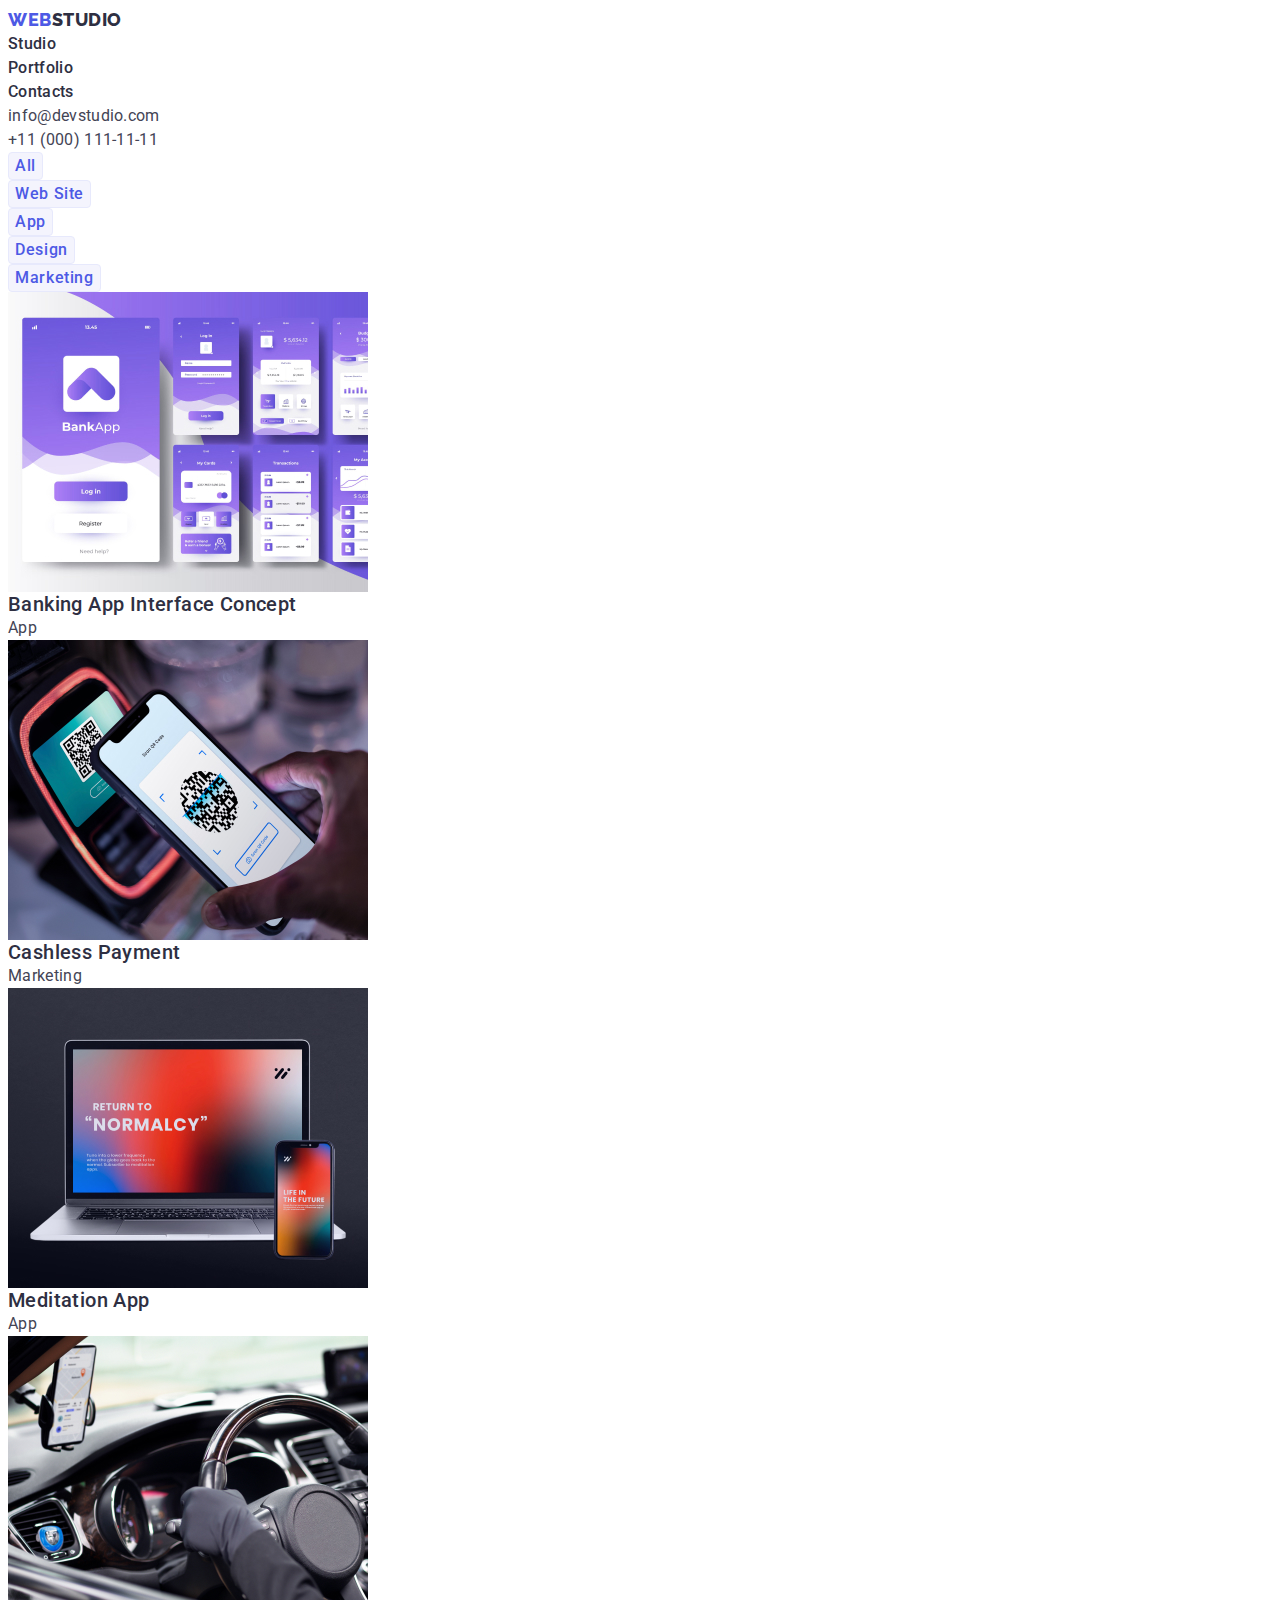
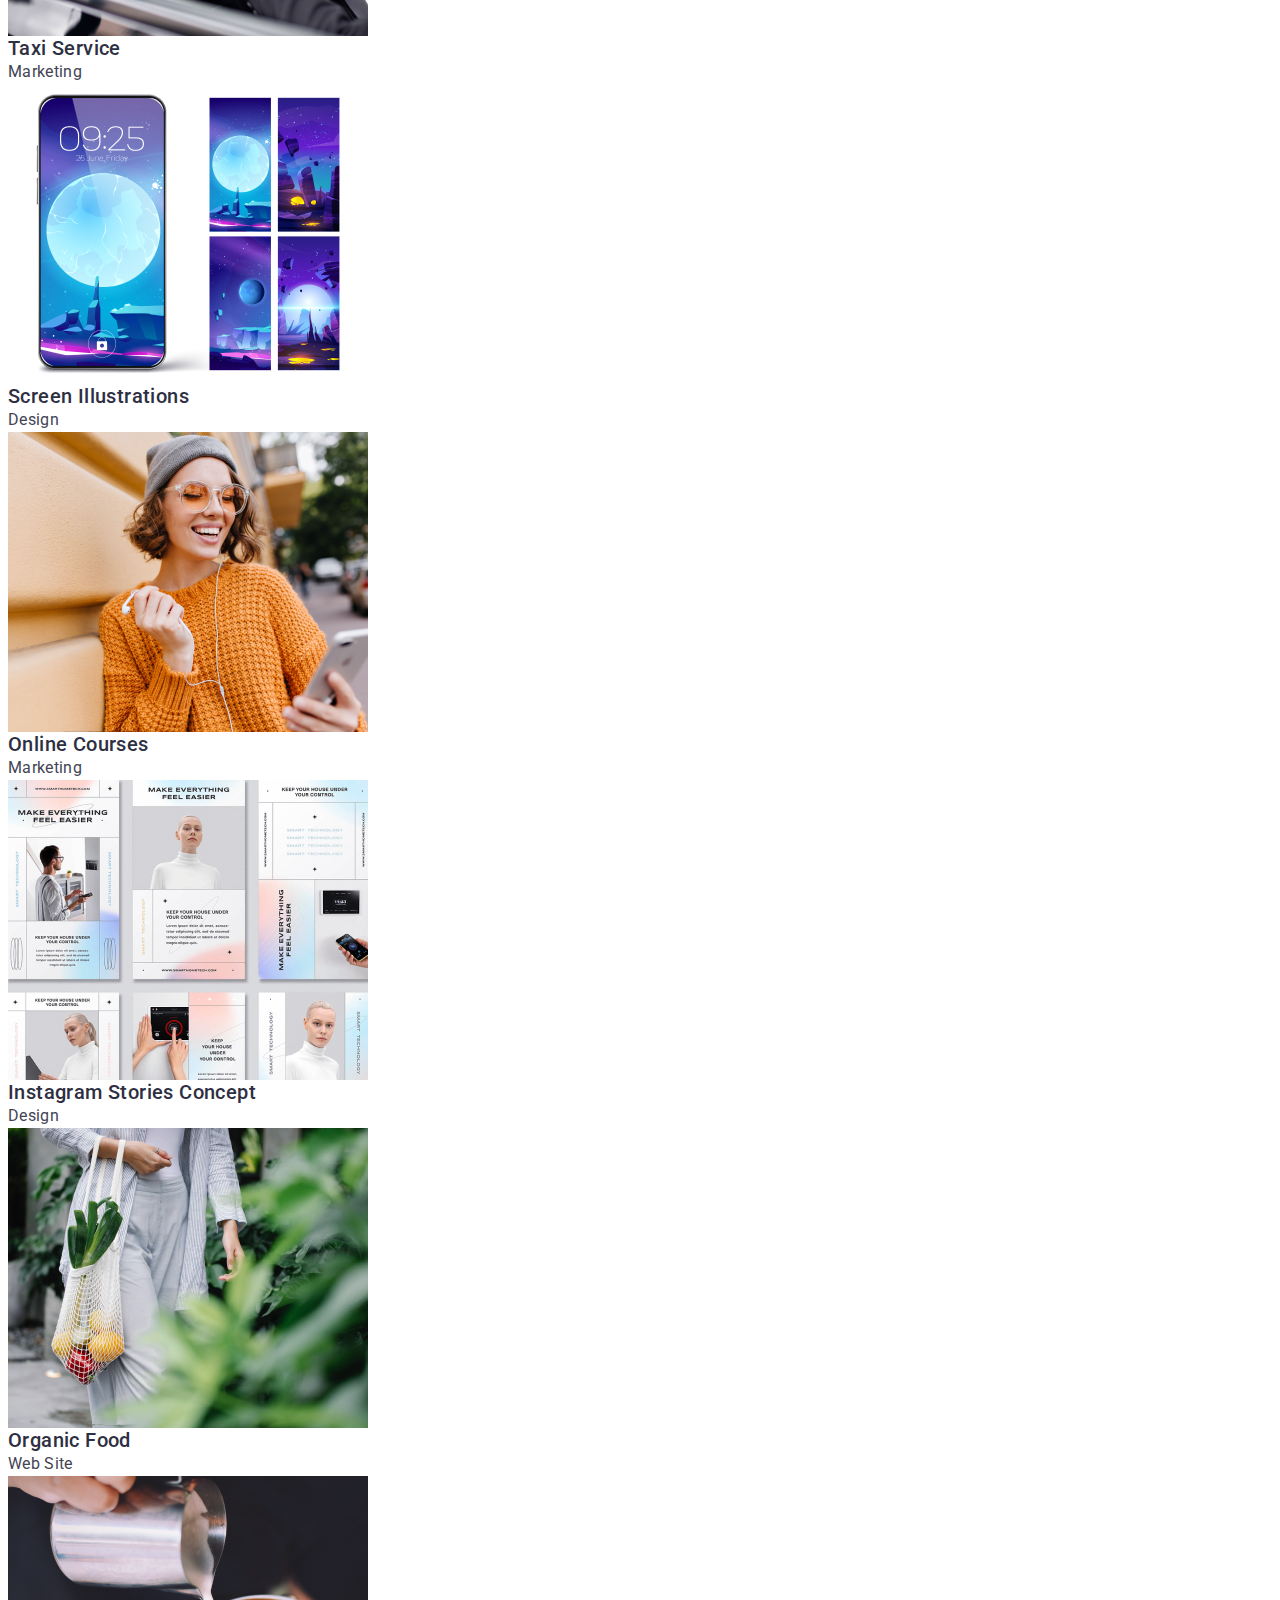
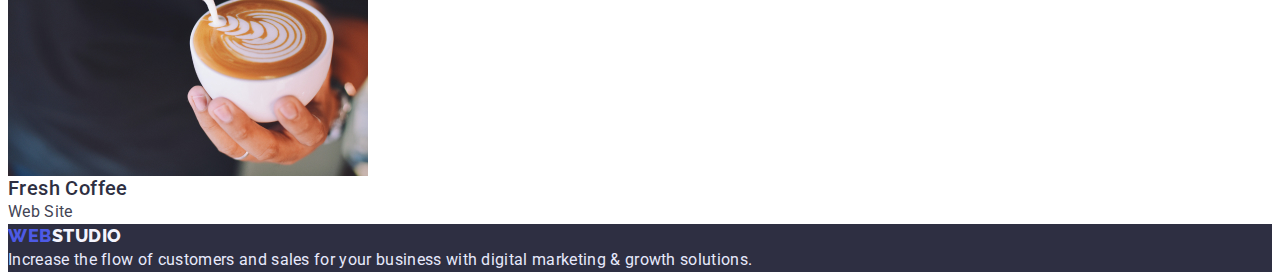
==== portfolio.html @ aa3d2fab "final ver2 hover for address" ====
<!DOCTYPE html>
<html lang="en">
	<head>
		<meta charset="UTF-8" />
		<meta http-equiv="X-UA-Compatible" content="IE=edge" />
		<meta name="viewport" content="width=device-width, initial-scale=1.0" />
		<title>Portfolio</title>
		<link rel="preconnect" href="https://fonts.googleapis.com" />
		<link rel="preconnect" href="https://fonts.gstatic.com" crossorigin />
		<link
			href="https://fonts.googleapis.com/css2?family=Raleway:wght@800&family=Roboto:wght@400;500&display=swap"
			rel="stylesheet"
		/>
		<link rel="stylesheet" href="./CSS/styles.css" />
	</head>
	<body>
		<!--HEADER-->
		<header class="header">
			<a class="header-logo" href="./index.html">Web<span style="color: #2e2f42">Studio</span></a>
			<nav class="navigation">
				<ul class="header-list">
					<li class="header-item">
						<a class="header-link current" href="./index.html" rel="noopener nofollow noreferrer">Studio</a></li
					>
					<li class="header-item">
						<a class="header-link current" href="./portfolio.html" rel="noopener nofollow noreferrer">Portfolio</a></li
					>
					<li class="header-item">
						<a class="header-link current" href="#" rel="noopener nofollow noreferrer">Contacts</a></li
					>
				</ul>
			</nav>
			<address class="header-address">
				<ul class="header-list">
					<li class="header-item"><a class="header-mail" href="mailto:info@devstudio.com">info@devstudio.com</a></li>
					<li class="header-item"><a class="header-tel" href="tel:+110001111111">+11 (000) 111-11-11</a></li>
				</ul>
			</address>
		</header>
		<!--/HEADER-->
		<!--MAIN-->
		<main>
			<!--Main section-->
			<section class="section">
				<h1 class="section-title" hidden>Portfolio</h1>
				<ul class="section-list-btn">
					<li class="main-item-btn"><button class="filter first" type="button">All</button></li>
					<li class="main-item-btn"><button class="filter second" type="button">Web Site</button></li>
					<li class="main-item-btn"><button class="filter third" type="button">App</button></li>
					<li class="main-item-btn"><button class="filter fourth" type="button">Design</button></li>
					<li class="main-item-btn"><button class="filter fifth" type="button">Marketing</button></li>
				</ul>
				<ul class="section-list">
					<li class="section-item">
						<img class="section-img" src="./images/banking-app.jpg" alt="img-1" width="360" />
						<h2 class="section-item caption">Banking App Interface Concept</h2>
						<p class="caption-text">App</p>
					</li>
					<li class="section-item">
						<img class="section-img" src="./images/cashless-payment.jpg" alt="img-2" width="360" />
						<h2 class="section-item caption">Cashless Payment</h2>
						<p class="caption-text">Marketing</p>
					</li>
					<li class="section-item">
						<img class="section-img" src="./images/meditation-app.jpg" alt="img-3" width="360" />
						<h2 class="section-item caption">Meditation App</h2>
						<p class="caption-text">App</p>
					</li>
					<li class="section-item">
						<img class="section-list-img" src="./images/taxi-service.jpg" alt="img-4" width="360" />
						<h2 class="section-item caption">Taxi Service</h2>
						<p class="caption-text">Marketing</p>
					</li>
					<li class="section-item">
						<img class="section-list-img" src="./images/screen-illustration.jpg" alt="img-5" width="360" />
						<h2 class="section-item caption">Screen Illustrations</h2>
						<p class="caption-text">Design</p>
					</li>
					<li class="section-item">
						<img class="section-list-img" src="./images/online-courses.jpg" alt="img-6" width="360" />
						<h2 class="section-item caption">Online Courses</h2>
						<p class="caption-text">Marketing</p>
					</li>
					<li class="section-item">
						<img class="section-list-img" src="./images/instagram-concept.jpg" alt="img-7" width="360" />
						<h2 class="section-item caption">Instagram Stories Concept</h2>
						<p class="caption-text">Design</p>
					</li>
					<li class="section-item">
						<img class="section-list-img" src="./images/organic-food.jpg" alt="img-8" width="360" />
						<h2 class="section-item caption">Organic Food</h2>
						<p class="caption-text">Web Site</p>
					</li>
					<li class="section-item">
						<img class="section-list-img" src="./images/fresh-cofee.jpg" alt="img-9" width="360" />
						<h2 class="section-item caption">Fresh Coffee</h2>
						<p class="caption-text">Web Site</p>
					</li>
				</ul>
			</section>
		</main>
		<!--/MAIN-->

		<!--FOOTER-->
		<footer>
			<a class="footer-logo" href="./index.html">Web<span style="color: #f4f4fd">Studio</span></a>
			<p class="footer-text">
				Increase the flow of customers and sales for your business with digital marketing & growth solutions.
			</p>
		</footer>
		<!--/FOOTER-->
	</body>
</html>
---- CSS/styles.css ----
:root {
	--primary-brand: #4d5ae5;
	--dark: #2e2f42;
	--success: #31d0aa;
	--text: #434455;
	--subtle-text: #8e8f99;
	--accent: #e7e9fc;
	--light: #f4f4fd;
	--button-active: #404bbf;
	--white-text-color: #ffffff;
	--modal-bg: #fcfcfc;
	--timing-function: cubic-bezier(0.4, 0, 0.2, 1);
}
body {
	font-family: Roboto, sans-serif;
	font-size: 16px;
	letter-spacing: 0.02em;
	color: var(--dark);
	background-color: var(--white-text-color);
}
/* ------------------COMPONENTS------------------- */
ul {
	list-style: none;
	margin: 0;
	padding: 0;
}

a {
	text-decoration: none;
}

h1,
h2,
h3,
h4,
h5,
h6,
p {
	margin-top: 0;
	margin-bottom: 0;
}
img {
	display: block;
	max-width: 100%;
	height: auto;
}

/* ------------------/COMPONENTS------------------- */

/* ------------------HADER------------------- */
.header-logo {
	font-family: "Raleway";
	font-style: normal;
	font-weight: 800;
	font-size: 18px;
	line-height: 1.33;
	display: flex;
	align-items: center;
	letter-spacing: 0.03em;
	text-transform: uppercase;
	/* IRIS */
	color: var(--primary-brand);
}

.header-link {
	font-weight: 500;
	line-height: 1.5;
	color: var(--dark);
}

.header-link:hover,
.header-link:focus {
	color: var(--button-active);
}

.header-link .current {
	color: var(--primary-brand);
}
.header-address {
	font-style: normal;
}

.header-mail,
.header-tel {
	font-weight: 400;
	line-height: 1.5;
	letter-spacing: 0.02em;
	/* SLATE */
	color: var(--text);
}

.header-mail:hover,
.header-mail:focus {
	color: var(--button-active);
}

.header-tel:hover,
.header-tel:focus {
	color: var(--button-active);
}

/* ------------------/HEADER------------------- */

/* ------------------MAIN------------------- */
.hero {
	background-color: var(--dark);
}

.hero-title {
	font-weight: 700;
	font-size: 56px;
	line-height: 1.07;
	letter-spacing: 0.02em;
	text-align: center;
	color: var(--white-text-color);
}

.hero-btn {
	font-family: Roboto;
	font-weight: 500;
	font-size: 16px;
	line-height: 1.5;
	display: flex;
	align-items: center;
	letter-spacing: 0.04em;
	color: var(--white-text-color);
	background-color: var(--primary-brand);
	cursor: pointer;
	border: none;
	border-radius: 4px;
}
.hero-btn:hover,
.hero-btn:focus {
	background-color: var(--button-active);
}

.section-title {
	font-weight: 700;
	font-size: 36px;
	letter-spacing: 0.02em;
	line-height: 1.11;
	text-align: center;
	text-transform: capitalize;
}

.team {
	background-color: var(--light);
}
.caption {
	font-weight: 500;
	letter-spacing: 0.02em;
	font-size: 20px;
	line-height: 1.2;
}
.caption-text {
	letter-spacing: 0.02em;
	line-height: 1.5;
	/* SLATE */
	color: var(--text);
}
.filter {
	font-family: inherit;
	font-weight: 500;
	font-size: 16px;
	line-height: 1.5;
	display: flex;
	align-items: center;
	text-align: center;
	letter-spacing: 0.04em;
	cursor: pointer;
	color: var(--primary-brand);
	background: var(--light);
	border: 1px solid var(--accent);
	border-radius: 4px;
}
.filter:hover,
.filter:focus {
	color: var(--white-text-color);
	background-color: var(--button-active);
}

/* ------------------/MAIN------------------- */

/* ------------------FOOTER------------------- */
.footer-logo {
	font-family: "Raleway";
	font-style: normal;
	font-weight: 800;
	font-size: 18px;
	line-height: 1.33;
	display: flex;
	align-items: center;
	letter-spacing: 0.03em;
	text-transform: uppercase;
	color: var(--primary-brand);
	background-color: var(--dark);
}
.footer-text {
	font-weight: 400;
	font-size: 16px;
	line-height: 1.5;
	color: var(--accent);
	background-color: var(--dark);
}
/* ------------------/FOOTER------------------- */
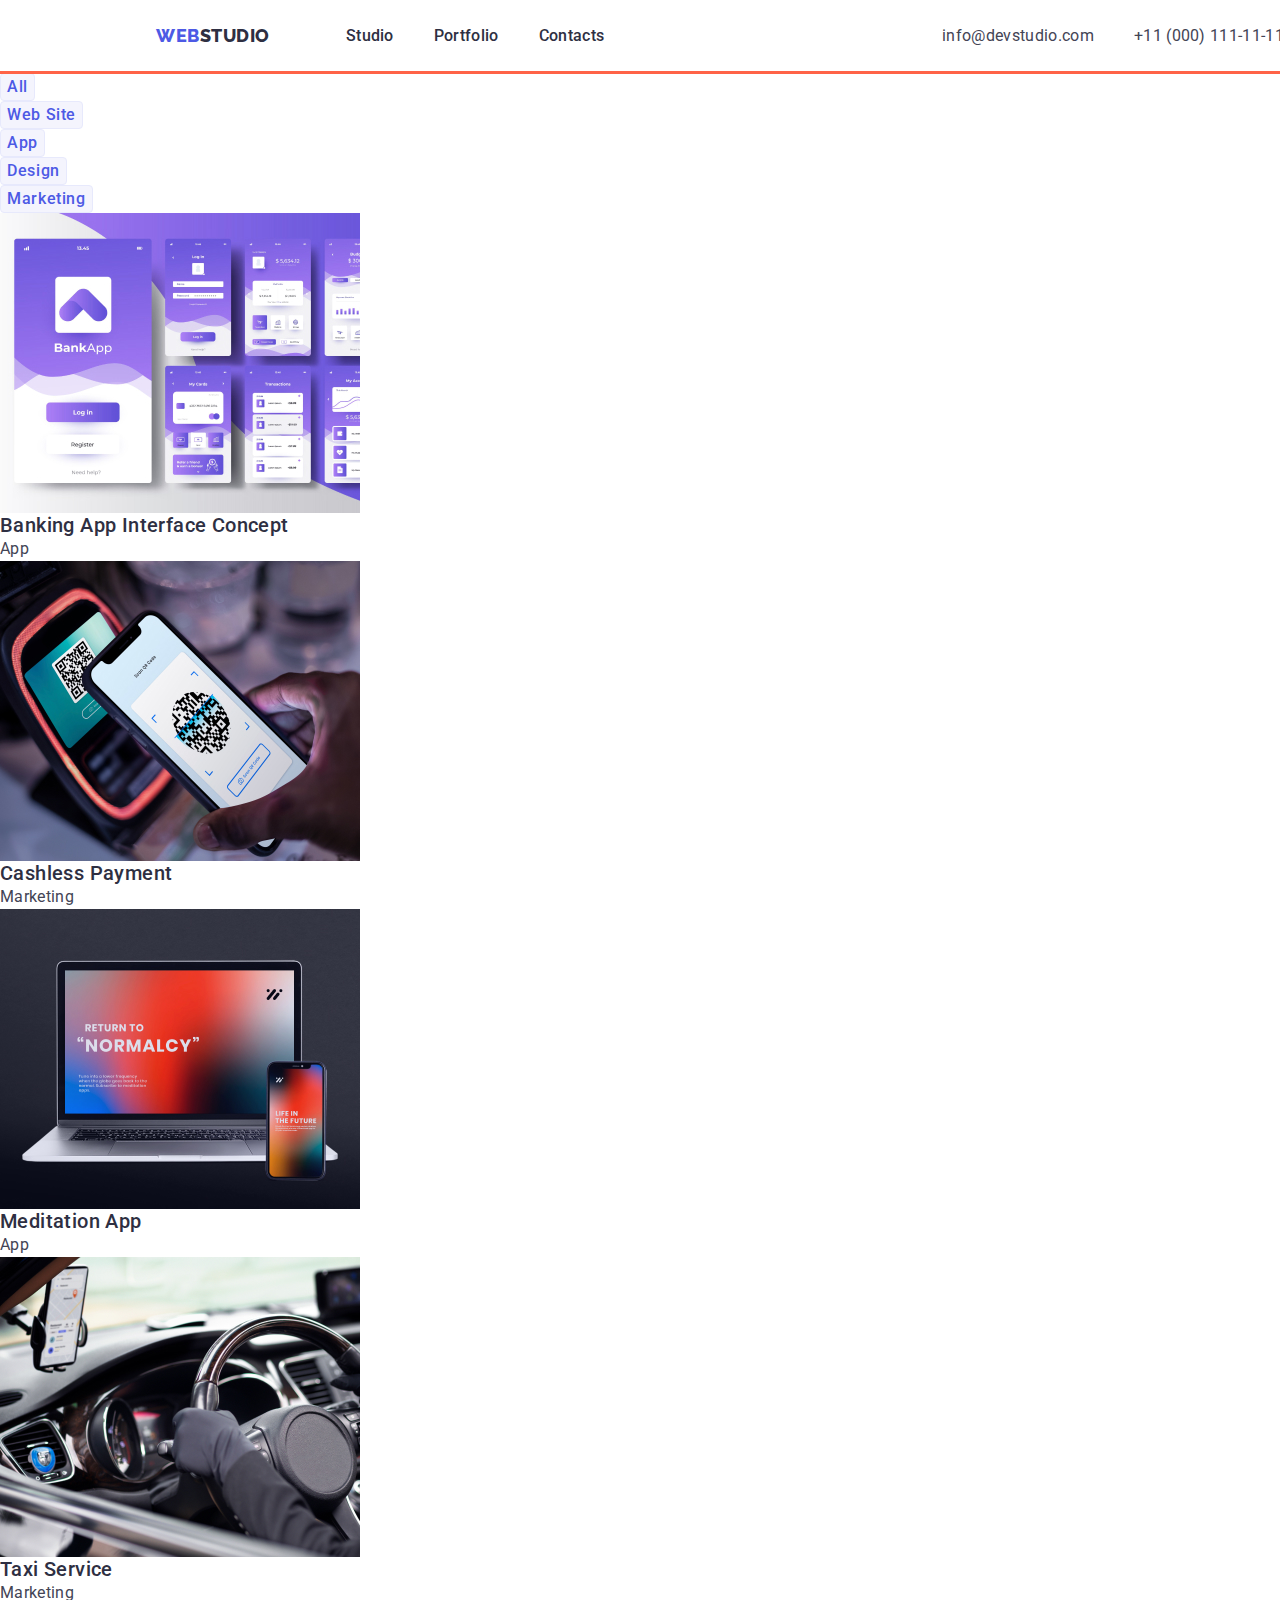
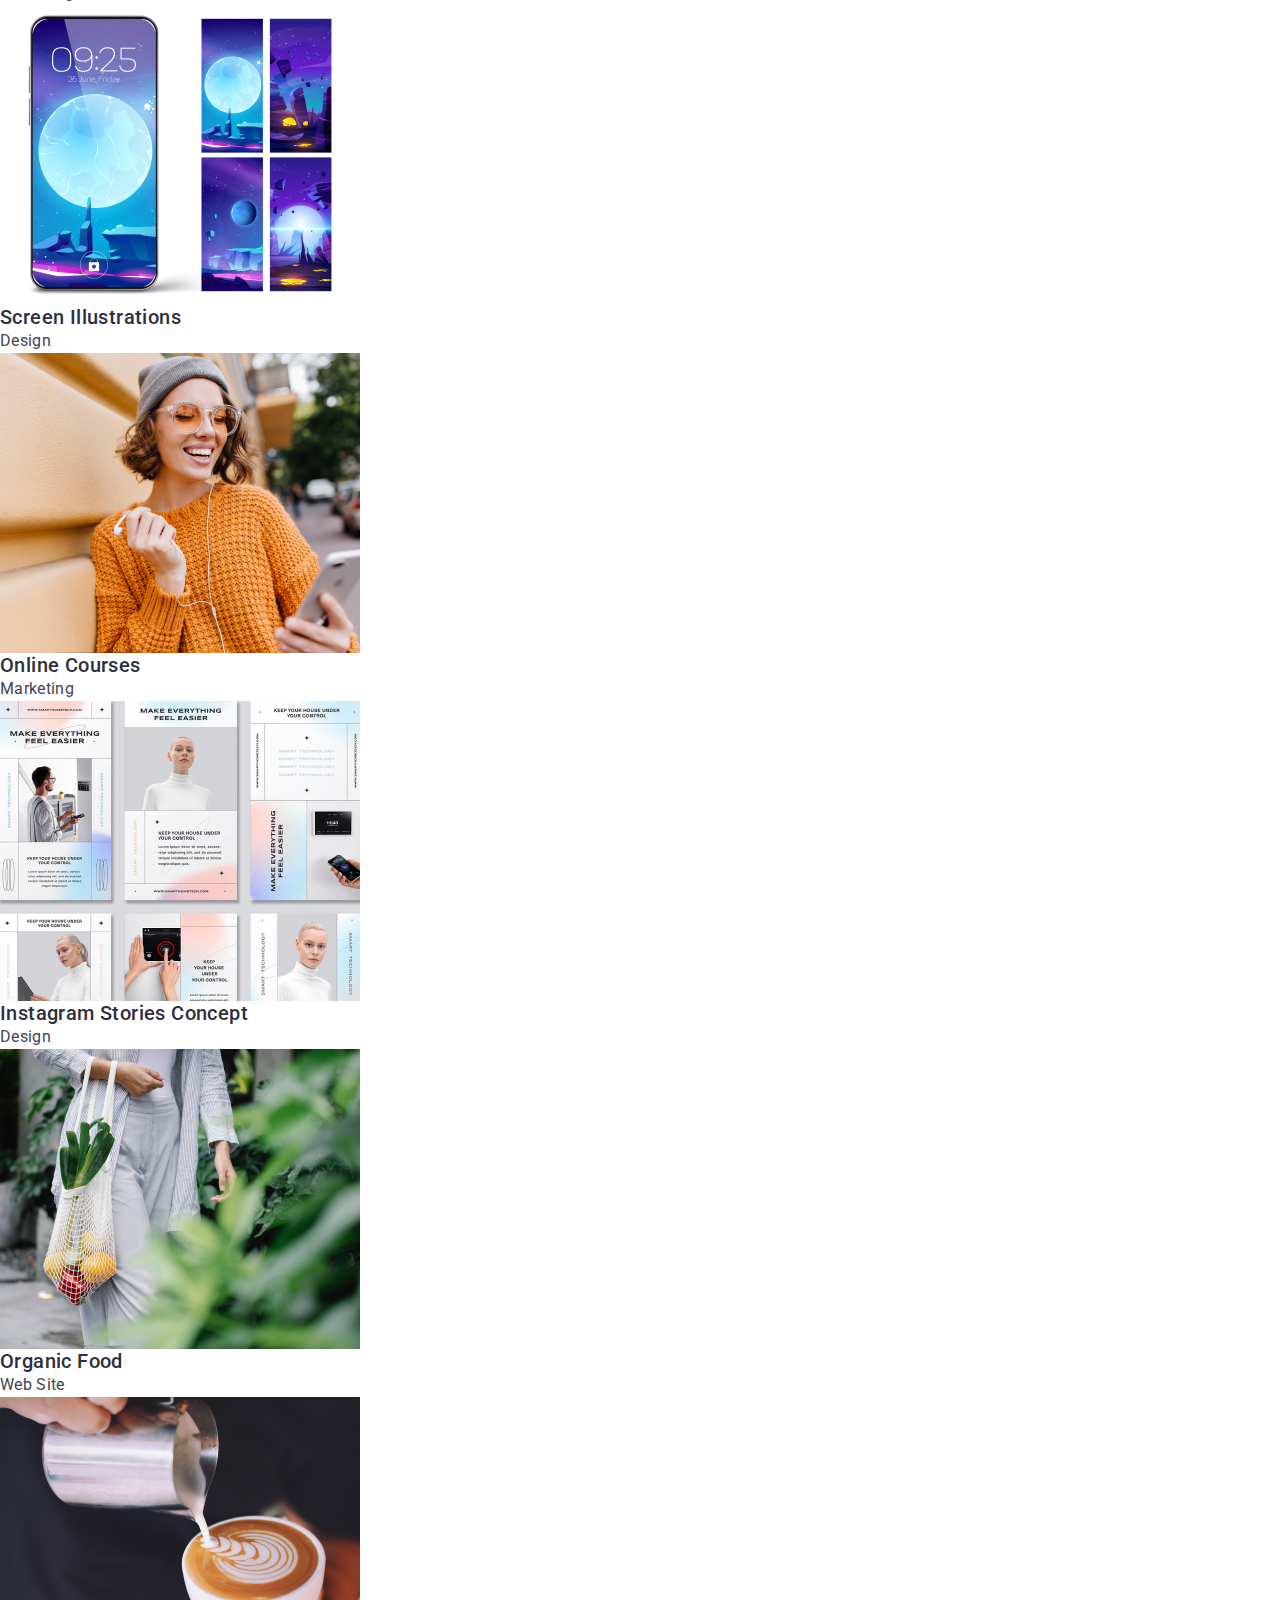
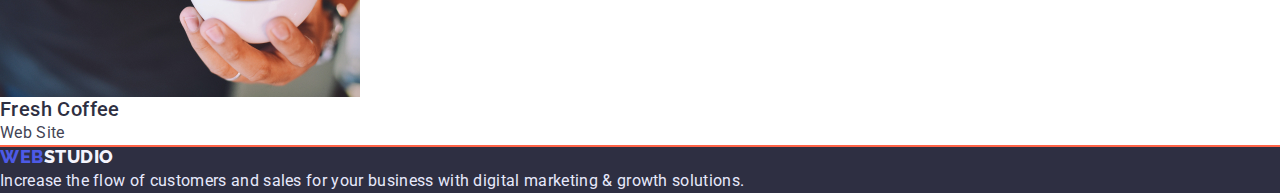
==== commit 8f46884e: "first section update" ====
--- a/portfolio.html
+++ b/portfolio.html
@@ -11,13 +11,15 @@
 			href="https://fonts.googleapis.com/css2?family=Raleway:wght@800&family=Roboto:wght@400;500&display=swap"
 			rel="stylesheet"
 		/>
+		<link rel="stylesheet" href="https://cdn.jsdelivr.net/npm/modern-normalize@1.1.0/modern-normalize.min.css" />
 		<link rel="stylesheet" href="./CSS/styles.css" />
 	</head>
 	<body>
 		<!--HEADER-->
 		<header class="header">
-			<a class="header-logo" href="./index.html">Web<span style="color: #2e2f42">Studio</span></a>
+			<div class="container header-wrapper">	
 			<nav class="navigation">
+				<a class="header-logo" href="./index.html">Web<span style="color: #2e2f42">Studio</span></a>
 				<ul class="header-list">
 					<li class="header-item">
 						<a class="header-link current" href="./index.html" rel="noopener nofollow noreferrer">Studio</a></li
@@ -30,12 +32,16 @@
 					>
 				</ul>
 			</nav>
-			<address class="header-address">
+			</div>
+			<div class="conteiner address-container">
+				<address class="header-address">
 				<ul class="header-list">
 					<li class="header-item"><a class="header-mail" href="mailto:info@devstudio.com">info@devstudio.com</a></li>
 					<li class="header-item"><a class="header-tel" href="tel:+110001111111">+11 (000) 111-11-11</a></li>
 				</ul>
 			</address>
+		</div>
+		
 		</header>
 		<!--/HEADER-->
 		<!--MAIN-->
--- a/CSS/styles.css
+++ b/CSS/styles.css
@@ -48,18 +48,45 @@
 /* ------------------/COMPONENTS------------------- */
 
 /* ------------------HADER------------------- */
+
+.header {
+	display: flex;
+	width: 1440px;
+	background: var(--white-text-color);
+	border-bottom: 1px solid var(--accent);
+
+	outline: 1px solid tomato;
+}
+
 .header-logo {
 	font-family: "Raleway";
 	font-style: normal;
 	font-weight: 800;
 	font-size: 18px;
 	line-height: 1.33;
-	display: flex;
-	align-items: center;
 	letter-spacing: 0.03em;
 	text-transform: uppercase;
 	/* IRIS */
 	color: var(--primary-brand);
+
+	margin-right: 76px;
+	margin-left: 156px;
+}
+
+.navigation {
+	display: flex;
+	align-items: center;
+}
+.header-list {
+	display: flex;
+	gap: 40px;
+	padding-top: 24px;
+	padding-bottom: 24px;
+}
+
+.address-container {
+	margin-left: auto;
+	margin-right: 156px;
 }
 
 .header-link {
@@ -90,20 +117,23 @@
 }
 
 .header-mail:hover,
+.header-tel:hover,
+.header-tel:focus,
 .header-mail:focus {
 	color: var(--button-active);
 }
 
-.header-tel:hover,
-.header-tel:focus {
-	color: var(--button-active);
-}
-
 /* ------------------/HEADER------------------- */
 
 /* ------------------MAIN------------------- */
 .hero {
+	display: block;
+	width: 1440px;
+	height: 600px;
+
 	background-color: var(--dark);
+
+	outline: 2px solid tomato;
 }
 
 .hero-title {
@@ -113,6 +143,12 @@
 	letter-spacing: 0.02em;
 	text-align: center;
 	color: var(--white-text-color);
+
+	display: block;
+	padding-top: 188px;
+	padding-bottom: 48px;
+	padding-left: 472px;
+	padding-right: 472px;
 }
 
 .hero-btn {
@@ -120,20 +156,34 @@
 	font-weight: 500;
 	font-size: 16px;
 	line-height: 1.5;
-	display: flex;
-	align-items: center;
 	letter-spacing: 0.04em;
 	color: var(--white-text-color);
 	background-color: var(--primary-brand);
 	cursor: pointer;
 	border: none;
 	border-radius: 4px;
+
+	display: block;
+	min-width: 169px;
+	margin-left: auto;
+	margin-right: auto;
+
+	padding-top: 16px;
+	padding-bottom: 16px;
+	padding-left: 32px;
+	padding-right: 32px;
+	box-shadow: 0px 4px 4px rgba(0, 0, 0, 0.15);
 }
 .hero-btn:hover,
 .hero-btn:focus {
 	background-color: var(--button-active);
 }
 
+.section {
+	width: 1440px;
+
+	outline: 2px solid tomato;
+}
 .section-title {
 	font-weight: 700;
 	font-size: 36px;
@@ -141,6 +191,14 @@
 	line-height: 1.11;
 	text-align: center;
 	text-transform: capitalize;
+}
+
+.section-list.first {
+	display: flex;
+	padding: 120px 156px;
+}
+.first > .section-item {
+	max-width: calc(100%-72) / 4;
 }
 
 .team {
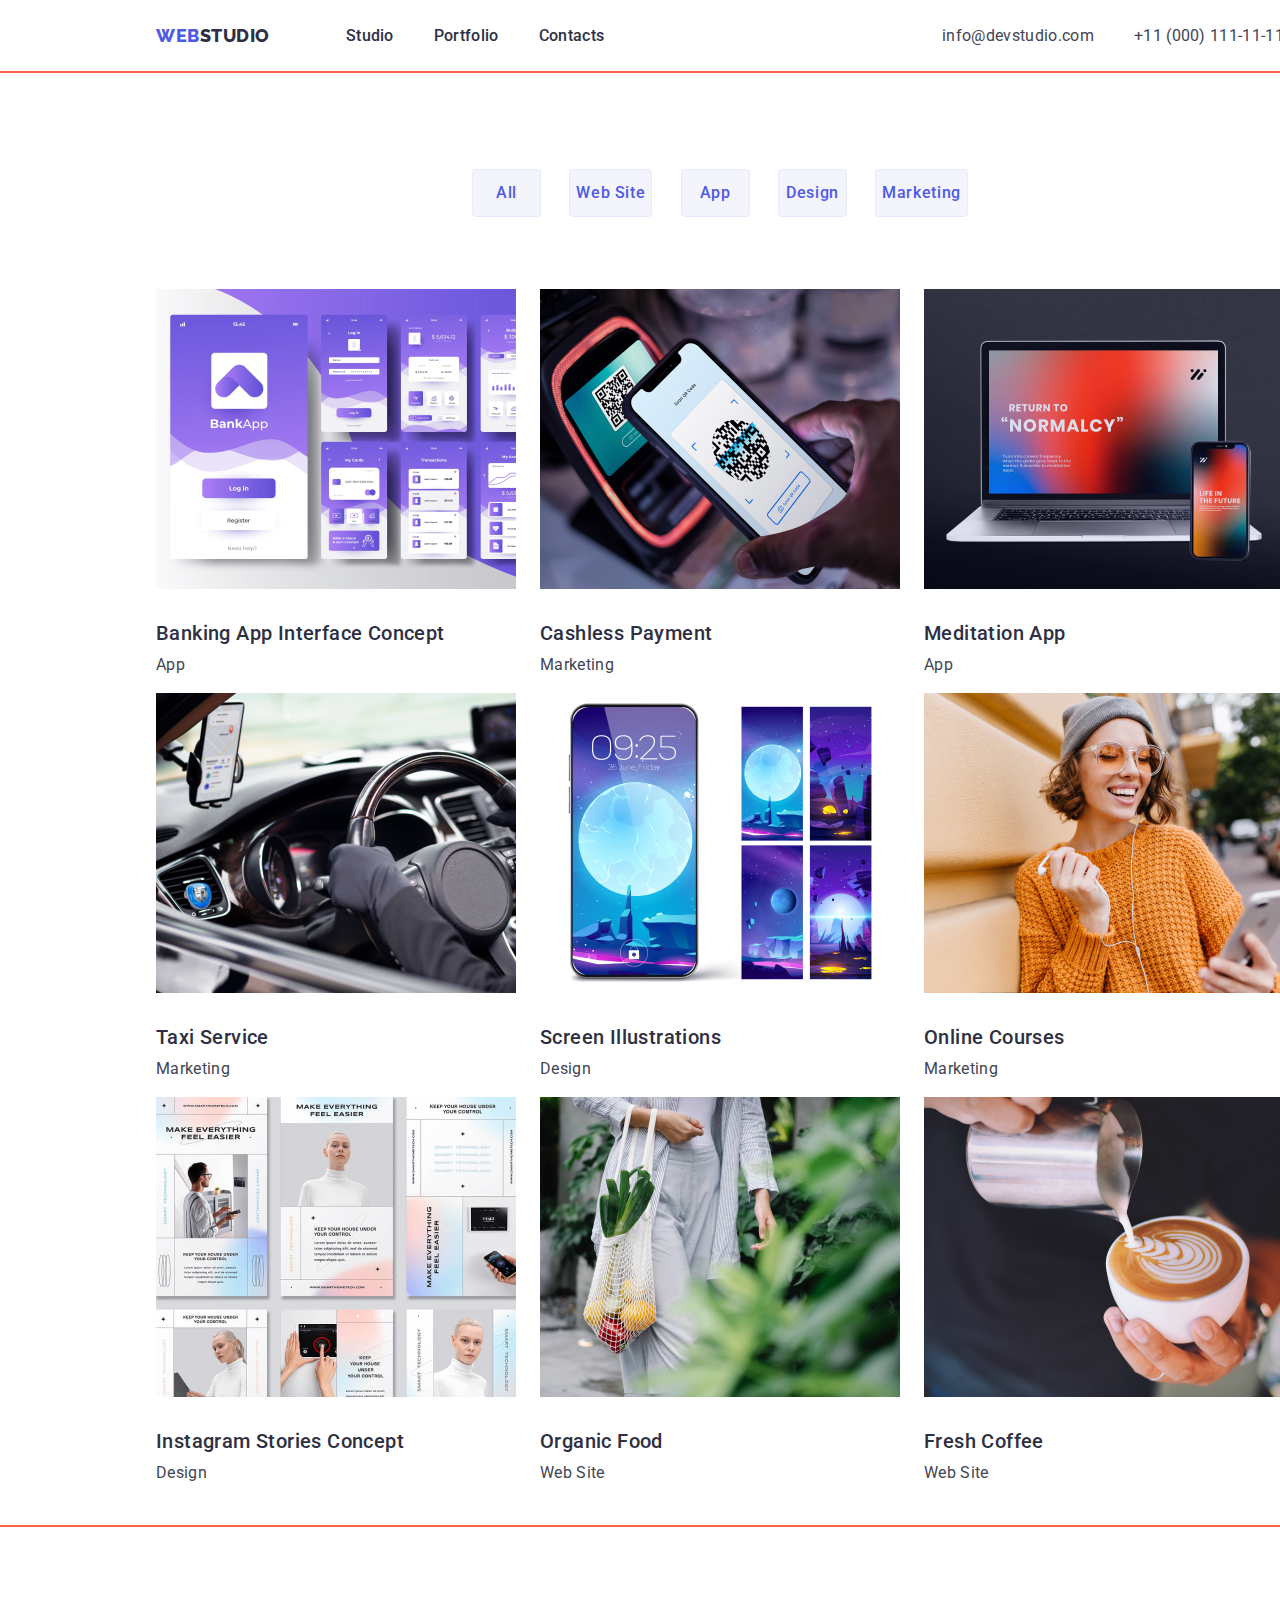
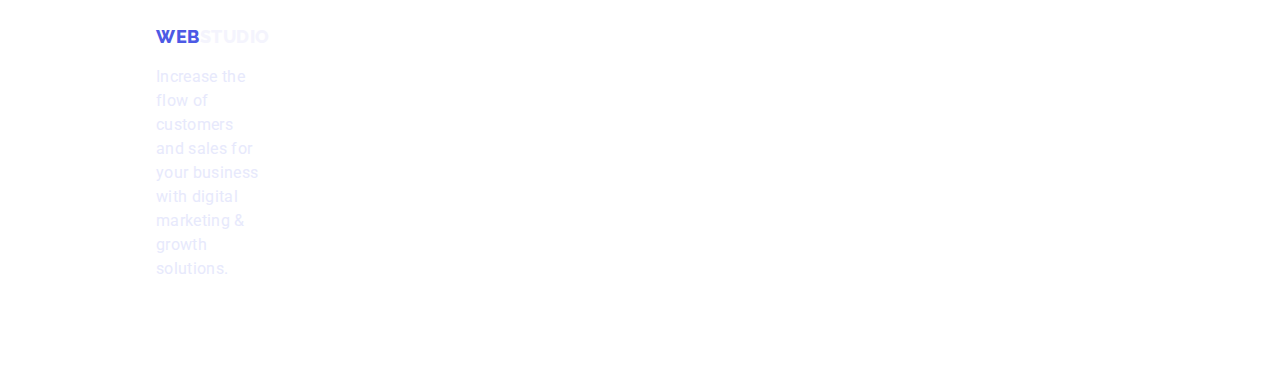
==== commit c37b8f82: "portfolio ongoing" ====
--- a/portfolio.html
+++ b/portfolio.html
@@ -7,12 +7,9 @@
 		<title>Portfolio</title>
 		<link rel="preconnect" href="https://fonts.googleapis.com" />
 		<link rel="preconnect" href="https://fonts.gstatic.com" crossorigin />
-		<link
-			href="https://fonts.googleapis.com/css2?family=Raleway:wght@800&family=Roboto:wght@400;500&display=swap"
-			rel="stylesheet"
-		/>
-		<link rel="stylesheet" href="https://cdn.jsdelivr.net/npm/modern-normalize@1.1.0/modern-normalize.min.css" />
-		<link rel="stylesheet" href="./CSS/styles.css" />
+		<link href="https://fonts.googleapis.com/css2?family=Raleway:wght@800&family=Roboto:wght@400;500&display=swap" rel="stylesheet"/>
+		<link rel="stylesheet" href="https://cdn.jsdelivr.net/npm/modern-normalize@1.1.0/modern-normalize.min.css"/>
+		<link rel="stylesheet" href="./CSS/styles.css"/>
 	</head>
 	<body>
 		<!--HEADER-->
@@ -22,14 +19,14 @@
 				<a class="header-logo" href="./index.html">Web<span style="color: #2e2f42">Studio</span></a>
 				<ul class="header-list">
 					<li class="header-item">
-						<a class="header-link current" href="./index.html" rel="noopener nofollow noreferrer">Studio</a></li
-					>
+						<a class="header-link current" href="./index.html" rel="noopener nofollow noreferrer">Studio</a>
+					</li>
 					<li class="header-item">
-						<a class="header-link current" href="./portfolio.html" rel="noopener nofollow noreferrer">Portfolio</a></li
-					>
+						<a class="header-link current" href="./portfolio.html" rel="noopener nofollow noreferrer">Portfolio</a>
+					</li>
 					<li class="header-item">
-						<a class="header-link current" href="#" rel="noopener nofollow noreferrer">Contacts</a></li
-					>
+						<a class="header-link current" href="#" rel="noopener nofollow noreferrer">Contacts</a>
+					</li>
 				</ul>
 			</nav>
 			</div>
@@ -39,16 +36,17 @@
 					<li class="header-item"><a class="header-mail" href="mailto:info@devstudio.com">info@devstudio.com</a></li>
 					<li class="header-item"><a class="header-tel" href="tel:+110001111111">+11 (000) 111-11-11</a></li>
 				</ul>
-			</address>
-		</div>
-		
+				</address>
+			</div>
 		</header>
 		<!--/HEADER-->
+
 		<!--MAIN-->
 		<main>
 			<!--Main section-->
-			<section class="section">
-				<h1 class="section-title" hidden>Portfolio</h1>
+			<section class="section portfolio">
+				<div class="container">
+				<h1 class="section-title"hidden>Portfolio</h1>
 				<ul class="section-list-btn">
 					<li class="main-item-btn"><button class="filter first" type="button">All</button></li>
 					<li class="main-item-btn"><button class="filter second" type="button">Web Site</button></li>
@@ -56,53 +54,57 @@
 					<li class="main-item-btn"><button class="filter fourth" type="button">Design</button></li>
 					<li class="main-item-btn"><button class="filter fifth" type="button">Marketing</button></li>
 				</ul>
-				<ul class="section-list">
-					<li class="section-item">
-						<img class="section-img" src="./images/banking-app.jpg" alt="img-1" width="360" />
-						<h2 class="section-item caption">Banking App Interface Concept</h2>
-						<p class="caption-text">App</p>
-					</li>
-					<li class="section-item">
-						<img class="section-img" src="./images/cashless-payment.jpg" alt="img-2" width="360" />
-						<h2 class="section-item caption">Cashless Payment</h2>
-						<p class="caption-text">Marketing</p>
-					</li>
-					<li class="section-item">
-						<img class="section-img" src="./images/meditation-app.jpg" alt="img-3" width="360" />
-						<h2 class="section-item caption">Meditation App</h2>
-						<p class="caption-text">App</p>
-					</li>
-					<li class="section-item">
-						<img class="section-list-img" src="./images/taxi-service.jpg" alt="img-4" width="360" />
-						<h2 class="section-item caption">Taxi Service</h2>
-						<p class="caption-text">Marketing</p>
-					</li>
-					<li class="section-item">
-						<img class="section-list-img" src="./images/screen-illustration.jpg" alt="img-5" width="360" />
-						<h2 class="section-item caption">Screen Illustrations</h2>
-						<p class="caption-text">Design</p>
-					</li>
-					<li class="section-item">
-						<img class="section-list-img" src="./images/online-courses.jpg" alt="img-6" width="360" />
-						<h2 class="section-item caption">Online Courses</h2>
-						<p class="caption-text">Marketing</p>
-					</li>
-					<li class="section-item">
-						<img class="section-list-img" src="./images/instagram-concept.jpg" alt="img-7" width="360" />
-						<h2 class="section-item caption">Instagram Stories Concept</h2>
-						<p class="caption-text">Design</p>
-					</li>
-					<li class="section-item">
-						<img class="section-list-img" src="./images/organic-food.jpg" alt="img-8" width="360" />
-						<h2 class="section-item caption">Organic Food</h2>
-						<p class="caption-text">Web Site</p>
-					</li>
-					<li class="section-item">
-						<img class="section-list-img" src="./images/fresh-cofee.jpg" alt="img-9" width="360" />
-						<h2 class="section-item caption">Fresh Coffee</h2>
-						<p class="caption-text">Web Site</p>
-					</li>
-				</ul>
+				</div>
+				<div class="container portfolio">
+					<ul class="section-list portfolio">
+						<li class="section-item portfolio">
+							<img class="section-img portfolio" src="./images/banking-app.jpg" alt="img-1" width="360" />
+							<h2 class="section-item caption portfolio">Banking App Interface Concept</h2>
+							<p class="caption-text portfolio">App</p>
+						</li>
+						<li class="section-item portfolio">
+							<img class="section-img portfolio" src="./images/cashless-payment.jpg" alt="img-2" width="360" />
+							<h2 class="section-item caption portfolio">Cashless Payment</h2>
+							<p class="caption-text portfolio">Marketing</p>
+						</li>
+						<li class="section-item portfolio">
+							<img class="section-img portfolio" src="./images/meditation-app.jpg" alt="img-3" width="360" />
+							<h2 class="section-item caption portfolio">Meditation App</h2>
+							<p class="caption-text portfolio">App</p>
+						</li>
+						<li class="section-item portfolio">
+							<img class="section-list-img portfolio" src="./images/taxi-service.jpg" alt="img-4" width="360" />
+							<h2 class="section-item caption portfolio">Taxi Service</h2>
+							<p class="caption-text portfolio">Marketing</p>
+						</li>
+						<li class="section-item portfolio">
+							<img class="section-list-img portfolio" src="./images/screen-illustration.jpg" alt="img-5" width="360" />
+							<h2 class="section-item caption portfolio">Screen Illustrations</h2>
+							<p class="caption-text portfolio">Design</p>
+						</li>
+						<li class="section-item portfolio">
+							<img class="section-list-img portfolio" src="./images/online-courses.jpg" alt="img-6" width="360" />
+							<h2 class="section-item caption portfolio">Online Courses</h2>
+							<p class="caption-text portfolio">Marketing</p>
+						</li>
+						<li class="section-item portfolio">
+							<img class="section-list-img portfolio" src="./images/instagram-concept.jpg" alt="img-7" width="360" />
+							<h2 class="section-item caption portfolio">Instagram Stories Concept</h2>
+							<p class="caption-text portfolio">Design</p>
+						</li>
+						<li class="section-item portfolio">
+							<img class="section-list-img portfolio" src="./images/organic-food.jpg" alt="img-8" width="360" />
+							<h2 class="section-item caption portfolio">Organic Food</h2>
+							<p class="caption-text portfolio">Web Site</p>
+						</li>
+						<li class="section-item portfolio">
+							<img class="section-list-img portfolio" src="./images/fresh-cofee.jpg" alt="img-9" width="360" />
+							<h2 class="section-item caption portfolio">Fresh Coffee</h2>
+							<p class="caption-text portfolio">Web Site</p>
+						</li>
+					</ul>
+				</div>
+				
 			</section>
 		</main>
 		<!--/MAIN-->
--- a/CSS/styles.css
+++ b/CSS/styles.css
@@ -54,8 +54,6 @@
 	width: 1440px;
 	background: var(--white-text-color);
 	border-bottom: 1px solid var(--accent);
-
-	outline: 1px solid tomato;
 }
 
 .header-logo {
@@ -132,8 +130,6 @@
 	height: 600px;
 
 	background-color: var(--dark);
-
-	outline: 2px solid tomato;
 }
 
 .hero-title {
@@ -195,34 +191,82 @@
 
 .section-list.first {
 	display: flex;
+	justify-content: space-between;
 	padding: 120px 156px;
 }
-.first > .section-item {
-	max-width: calc(100%-72) / 4;
-}
-
-.team {
+.advantage .caption {
+	display: block;
+	text-align: left;
+}
+.advantage .caption-text {
+	display: block;
+	text-align: left;
+}
+
+.section-list.second {
+	display: flex;
+	justify-content: center;
+	gap: 24px;
+	padding-top: 72px;
+	padding-left: 156px;
+	padding-right: 156px;
+	padding-bottom: 120px;
+}
+
+.section-list.third {
+	display: flex;
+	gap: 24px;
+	padding-left: 156px;
+	padding-right: 156px;
+	padding-bottom: 120px;
+}
+
+.section.team {
+	width: 1440px;
+	height: 732px;
 	background-color: var(--light);
 }
+.section-title.team {
+	display: block;
+	min-width: 162px;
+	padding-top: 120px;
+	margin-bottom: 72px;
+}
+.section-item {
+	display: block;
+	max-width: 264px;
+	max-height: 380px;
+
+	background-color: var(--white-text-color);
+	border-radius: 0px 0px 4px 4px;
+}
+
 .caption {
 	font-weight: 500;
 	letter-spacing: 0.02em;
 	font-size: 20px;
 	line-height: 1.2;
+
+	display: block;
+	text-align: center;
+	padding-top: 32px;
+	padding-bottom: 8px;
 }
 .caption-text {
 	letter-spacing: 0.02em;
 	line-height: 1.5;
 	/* SLATE */
 	color: var(--text);
+
+	display: block;
+	text-align: center;
+	padding-bottom: 32px;
 }
 .filter {
 	font-family: inherit;
 	font-weight: 500;
 	font-size: 16px;
 	line-height: 1.5;
-	display: flex;
-	align-items: center;
 	text-align: center;
 	letter-spacing: 0.04em;
 	cursor: pointer;
@@ -230,6 +274,9 @@
 	background: var(--light);
 	border: 1px solid var(--accent);
 	border-radius: 4px;
+	display: block;
+	min-height: 48px;
+	min-width: 69px;
 }
 .filter:hover,
 .filter:focus {
@@ -237,9 +284,50 @@
 	background-color: var(--button-active);
 }
 
+.section-list-btn {
+	display: flex;
+	justify-content: space-between;
+
+	padding-left: 472px;
+	padding-top: 96px;
+	padding-right: 472px;
+	padding-bottom: 72px;
+}
+.section-list.portfolio {
+	display: flex;
+	min-width: 1128px;
+
+	flex-wrap: wrap;
+	padding-left: 156px;
+	padding-right: 156px;
+	padding-bottom: 48px;
+	gap: 24px;
+}
+.section-item.portfolio {
+	display: block;
+	min-width: 360px;
+}
+.caption.portfolio {
+	display: block;
+
+	text-align: left;
+}
+.caption-text.portfolio {
+	display: block;
+
+	text-align: left;
+}
+
 /* ------------------/MAIN------------------- */
 
 /* ------------------FOOTER------------------- */
+
+.footer {
+	display: block;
+	width: 1440px;
+	min-height: 310px;
+	background-color: var(--dark);
+}
 .footer-logo {
 	font-family: "Raleway";
 	font-style: normal;
@@ -251,13 +339,21 @@
 	letter-spacing: 0.03em;
 	text-transform: uppercase;
 	color: var(--primary-brand);
-	background-color: var(--dark);
+
+	display: block;
+	padding-top: 100px;
+	padding-left: 156px;
+	padding-bottom: 16px;
 }
 .footer-text {
 	font-weight: 400;
 	font-size: 16px;
 	line-height: 1.5;
 	color: var(--accent);
-	background-color: var(--dark);
+
+	display: block;
+	padding-bottom: 100px;
+	padding-left: 156px;
+	padding-right: 1020px;
 }
 /* ------------------/FOOTER------------------- */
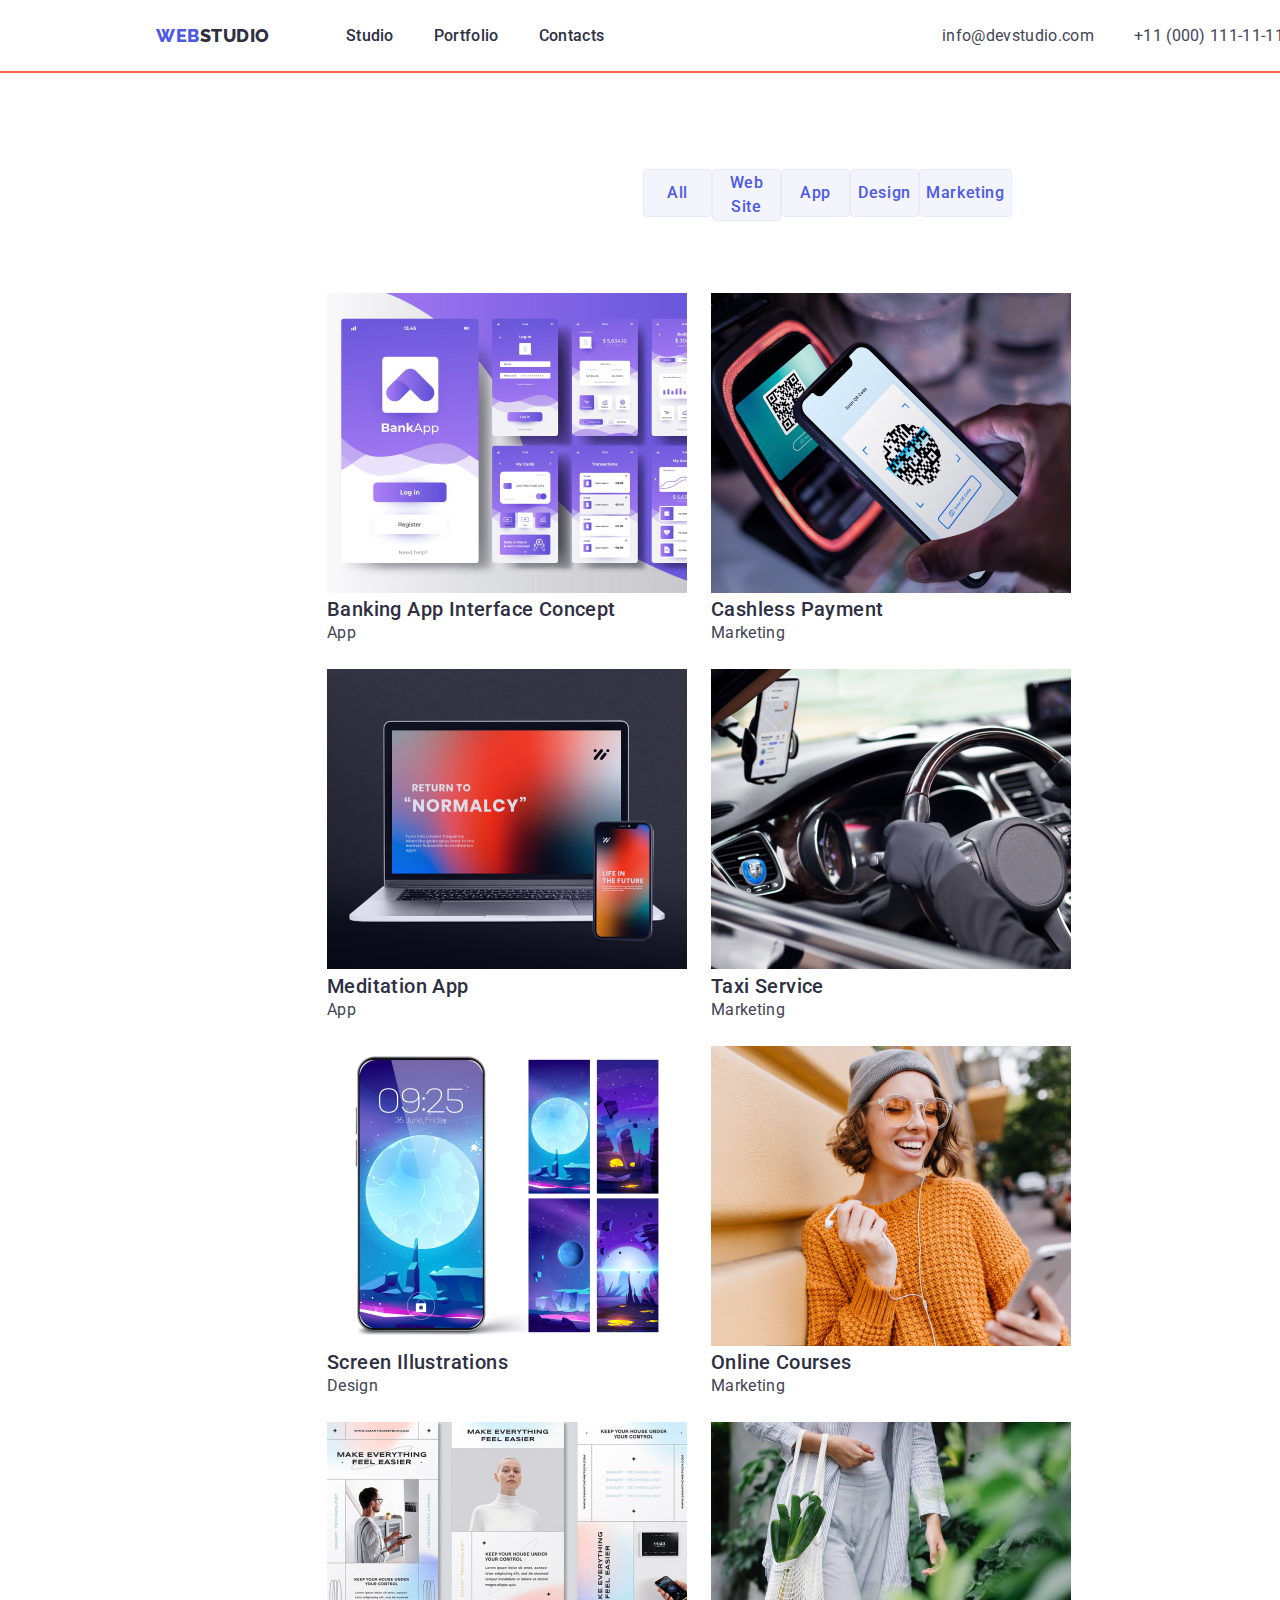
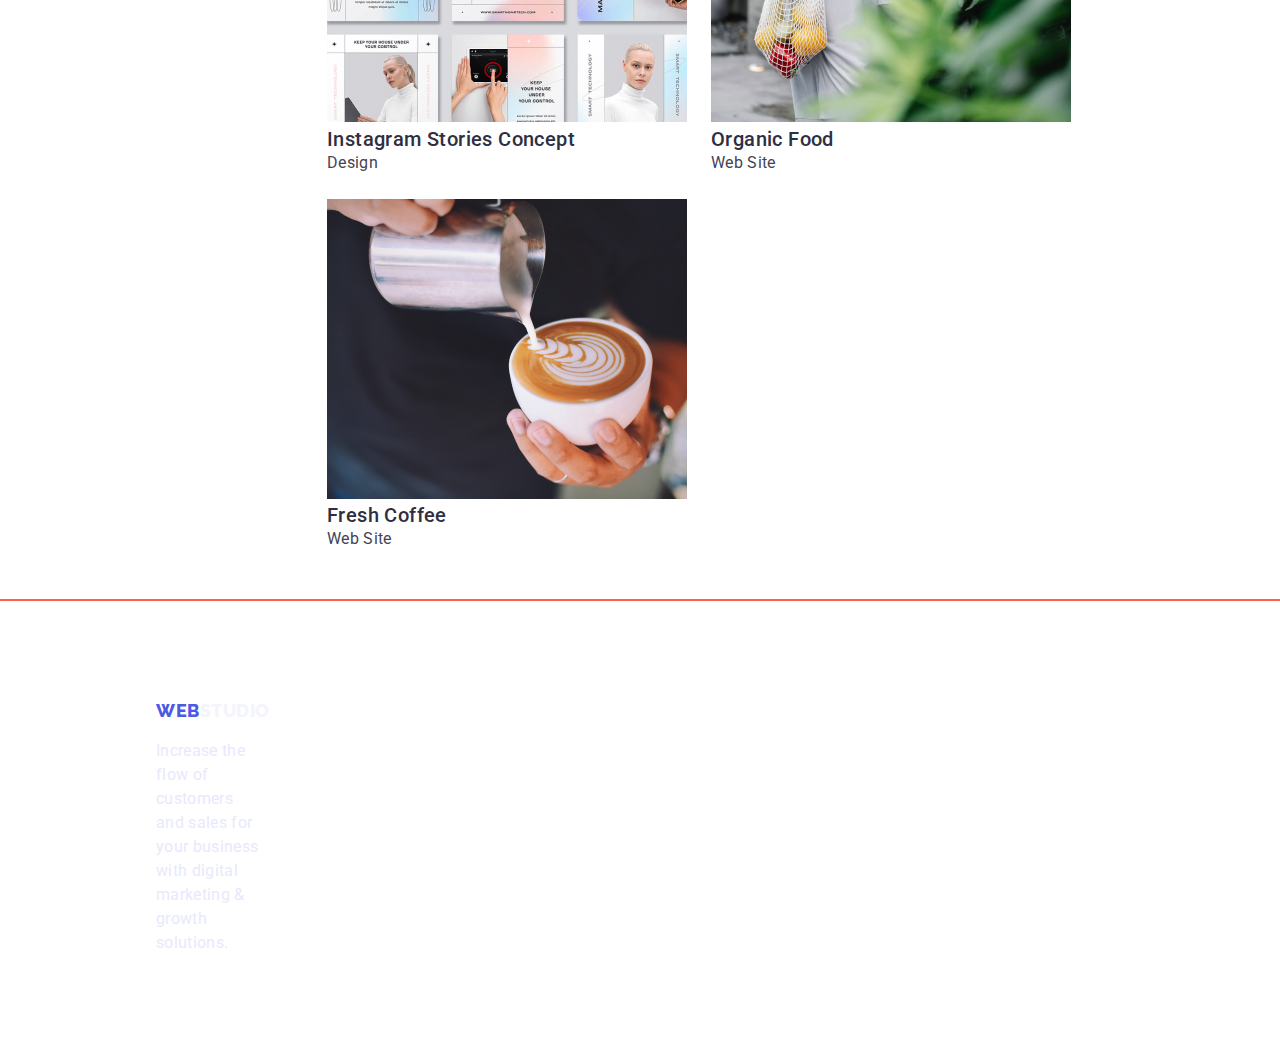
==== commit bc1f296f: "final css studio" ====
--- a/portfolio.html
+++ b/portfolio.html
@@ -14,7 +14,7 @@
 	<body>
 		<!--HEADER-->
 		<header class="header">
-			<div class="container header-wrapper">	
+				
 			<nav class="navigation">
 				<a class="header-logo" href="./index.html">Web<span style="color: #2e2f42">Studio</span></a>
 				<ul class="header-list">
@@ -29,15 +29,15 @@
 					</li>
 				</ul>
 			</nav>
-			</div>
-			<div class="conteiner address-container">
+			
+			
 				<address class="header-address">
 				<ul class="header-list">
 					<li class="header-item"><a class="header-mail" href="mailto:info@devstudio.com">info@devstudio.com</a></li>
 					<li class="header-item"><a class="header-tel" href="tel:+110001111111">+11 (000) 111-11-11</a></li>
 				</ul>
 				</address>
-			</div>
+			
 		</header>
 		<!--/HEADER-->
 
--- a/CSS/styles.css
+++ b/CSS/styles.css
@@ -39,10 +39,18 @@
 	margin-top: 0;
 	margin-bottom: 0;
 }
-img {
-	display: block;
-	max-width: 100%;
-	height: auto;
+
+.section {
+	display: block;
+	width: 1440px;
+
+	outline: 2px solid tomato;
+}
+.container {
+	display: block;
+	width: 1128px;
+	padding: 0 15px;
+	margin: 0 auto;
 }
 
 /* ------------------/COMPONENTS------------------- */
@@ -66,25 +74,24 @@
 	text-transform: uppercase;
 	/* IRIS */
 	color: var(--primary-brand);
-
-	margin-right: 76px;
-	margin-left: 156px;
 }
 
 .navigation {
 	display: flex;
 	align-items: center;
+	padding-left: 156px;
 }
 .header-list {
 	display: flex;
 	gap: 40px;
 	padding-top: 24px;
 	padding-bottom: 24px;
-}
-
-.address-container {
+	padding-left: 76px;
+	padding-right: 156px;
+}
+
+.header-address {
 	margin-left: auto;
-	margin-right: 156px;
 }
 
 .header-link {
@@ -124,14 +131,13 @@
 /* ------------------/HEADER------------------- */
 
 /* ------------------MAIN------------------- */
+
 .hero {
-	display: block;
 	width: 1440px;
 	height: 600px;
 
 	background-color: var(--dark);
 }
-
 .hero-title {
 	font-weight: 700;
 	font-size: 56px;
@@ -160,7 +166,6 @@
 	border-radius: 4px;
 
 	display: block;
-	min-width: 169px;
 	margin-left: auto;
 	margin-right: auto;
 
@@ -175,11 +180,6 @@
 	background-color: var(--button-active);
 }
 
-.section {
-	width: 1440px;
-
-	outline: 2px solid tomato;
-}
 .section-title {
 	font-weight: 700;
 	font-size: 36px;
@@ -189,55 +189,16 @@
 	text-transform: capitalize;
 }
 
-.section-list.first {
-	display: flex;
-	justify-content: space-between;
-	padding: 120px 156px;
-}
-.advantage .caption {
-	display: block;
-	text-align: left;
-}
-.advantage .caption-text {
-	display: block;
-	text-align: left;
-}
-
-.section-list.second {
-	display: flex;
-	justify-content: center;
+.section-list {
+	display: flex;
 	gap: 24px;
-	padding-top: 72px;
-	padding-left: 156px;
-	padding-right: 156px;
+}
+.advantage {
+	display: block;
+	padding-top: 120px;
 	padding-bottom: 120px;
-}
-
-.section-list.third {
-	display: flex;
-	gap: 24px;
-	padding-left: 156px;
-	padding-right: 156px;
-	padding-bottom: 120px;
-}
-
-.section.team {
-	width: 1440px;
-	height: 732px;
-	background-color: var(--light);
-}
-.section-title.team {
-	display: block;
-	min-width: 162px;
-	padding-top: 120px;
-	margin-bottom: 72px;
-}
-.section-item {
-	display: block;
-	max-width: 264px;
-	max-height: 380px;
-
 	background-color: var(--white-text-color);
+	width: calc((100%-72px) / 4);
 	border-radius: 0px 0px 4px 4px;
 }
 
@@ -248,9 +209,8 @@
 	line-height: 1.2;
 
 	display: block;
-	text-align: center;
-	padding-top: 32px;
-	padding-bottom: 8px;
+
+	text-align: left;
 }
 .caption-text {
 	letter-spacing: 0.02em;
@@ -259,8 +219,25 @@
 	color: var(--text);
 
 	display: block;
-	text-align: center;
-	padding-bottom: 32px;
+	text-align: left;
+	width: 264px;
+}
+
+.container-img {
+	display: block;
+	padding-top: 120px;
+	padding-bottom: 72px;
+	width: calc((100%-48px) / 3);
+}
+
+.section-title.team {
+	display: block;
+	padding-top: 120px;
+	padding-bottom: 72px;
+}
+
+.container-team {
+	padding-bottom: 120px;
 }
 .filter {
 	font-family: inherit;
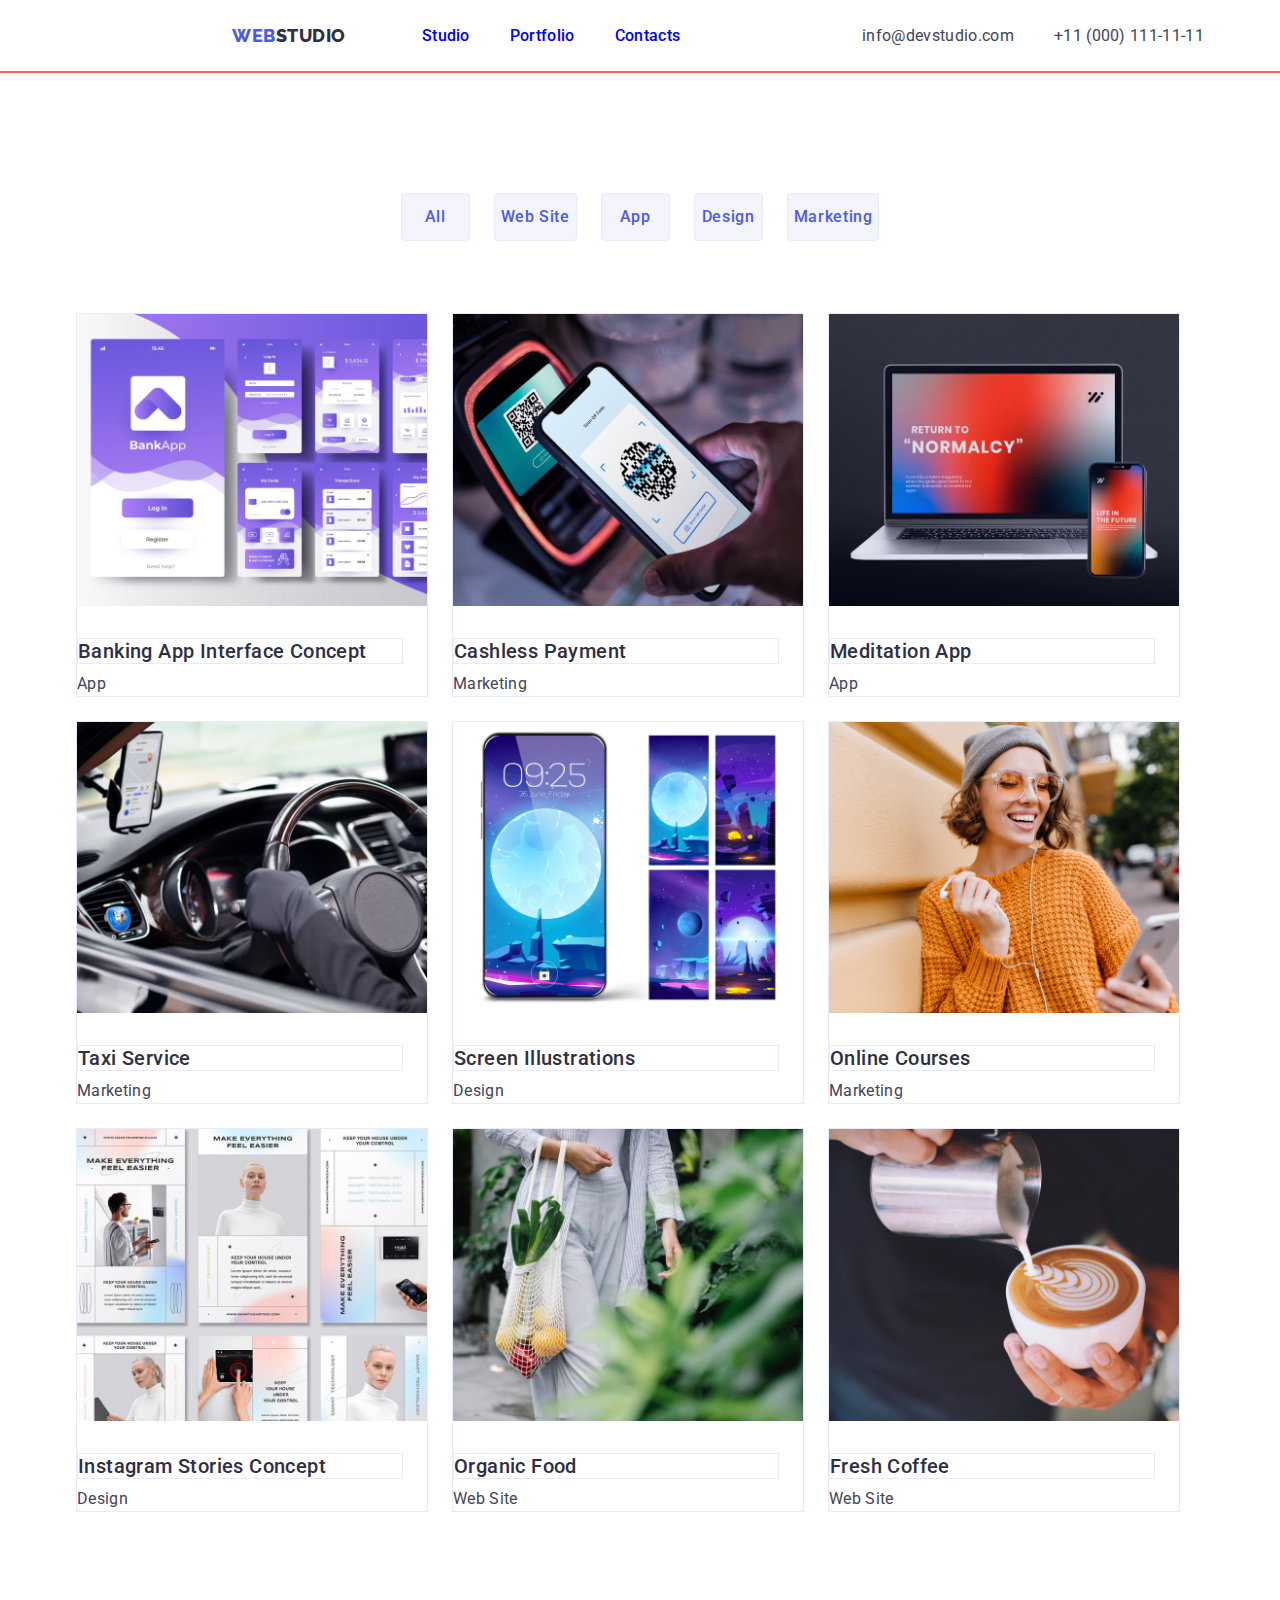
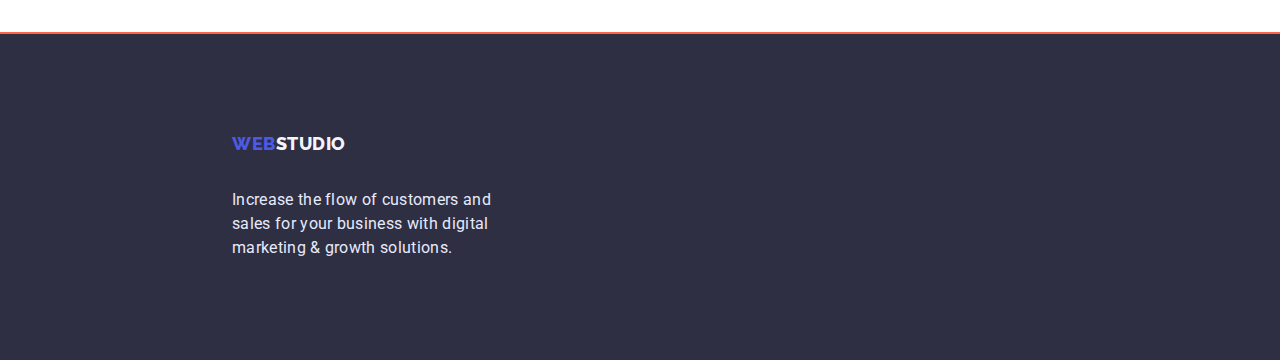
==== commit e94b0b37: "final hw" ====
--- a/portfolio.html
+++ b/portfolio.html
@@ -14,37 +14,41 @@
 	<body>
 		<!--HEADER-->
 		<header class="header">
+			<div class="container">
+				<nav class="navigation">
+					<div class="nav">
+						<a class="header-logo" href="./index.html">Web<span style="color: #2e2f42">Studio</span></a>
+					<ul class="header-list list">
+						<li class="header-item">
+							<a class="header-link" href="./index.html" rel="noopener nofollow noreferrer">Studio</a>
+						</li>
+						<li class="header-item">
+							<a class="header-link" href="./portfolio.html" rel="noopener nofollow noreferrer">Portfolio</a>
+						</li>
+						<li class="header-item">
+							<a class="header-link" href="#" rel="noopener nofollow noreferrer">Contacts</a>
+						</li>
+					</ul>
+					</div>
+					
 				
-			<nav class="navigation">
-				<a class="header-logo" href="./index.html">Web<span style="color: #2e2f42">Studio</span></a>
-				<ul class="header-list">
-					<li class="header-item">
-						<a class="header-link current" href="./index.html" rel="noopener nofollow noreferrer">Studio</a>
-					</li>
-					<li class="header-item">
-						<a class="header-link current" href="./portfolio.html" rel="noopener nofollow noreferrer">Portfolio</a>
-					</li>
-					<li class="header-item">
-						<a class="header-link current" href="#" rel="noopener nofollow noreferrer">Contacts</a>
-					</li>
-				</ul>
+				<div class="address">
+					<address class="header-address">
+						<ul class="header-list address">
+							<li class="header-item address"><a class="header-link address" href="mailto:info@devstudio.com">info@devstudio.com</a></li>
+							<li class="header-item address"><a class="header-link address" href="tel:+110001111111">+11 (000) 111-11-11</a></li>
+						</ul>
+						</address>
+				</div>
 			</nav>
-			
-			
-				<address class="header-address">
-				<ul class="header-list">
-					<li class="header-item"><a class="header-mail" href="mailto:info@devstudio.com">info@devstudio.com</a></li>
-					<li class="header-item"><a class="header-tel" href="tel:+110001111111">+11 (000) 111-11-11</a></li>
-				</ul>
-				</address>
-			
+			</div>		
 		</header>
 		<!--/HEADER-->
 
 		<!--MAIN-->
 		<main>
 			<!--Main section-->
-			<section class="section portfolio">
+			<section class="section-portfolio section">
 				<div class="container">
 				<h1 class="section-title"hidden>Portfolio</h1>
 				<ul class="section-list-btn">
@@ -58,47 +62,47 @@
 				<div class="container portfolio">
 					<ul class="section-list portfolio">
 						<li class="section-item portfolio">
-							<img class="section-img portfolio" src="./images/banking-app.jpg" alt="img-1" width="360" />
+							<img class="section-img portfolio" src="./images/banking-app.jpg" alt="img-1" width="350" />
 							<h2 class="section-item caption portfolio">Banking App Interface Concept</h2>
 							<p class="caption-text portfolio">App</p>
 						</li>
 						<li class="section-item portfolio">
-							<img class="section-img portfolio" src="./images/cashless-payment.jpg" alt="img-2" width="360" />
+							<img class="section-img portfolio" src="./images/cashless-payment.jpg" alt="img-2" width="350" />
 							<h2 class="section-item caption portfolio">Cashless Payment</h2>
 							<p class="caption-text portfolio">Marketing</p>
 						</li>
 						<li class="section-item portfolio">
-							<img class="section-img portfolio" src="./images/meditation-app.jpg" alt="img-3" width="360" />
+							<img class="section-img portfolio" src="./images/meditation-app.jpg" alt="img-3" width="350" />
 							<h2 class="section-item caption portfolio">Meditation App</h2>
 							<p class="caption-text portfolio">App</p>
 						</li>
 						<li class="section-item portfolio">
-							<img class="section-list-img portfolio" src="./images/taxi-service.jpg" alt="img-4" width="360" />
+							<img class="section-list-img portfolio" src="./images/taxi-service.jpg" alt="img-4" width="350" />
 							<h2 class="section-item caption portfolio">Taxi Service</h2>
 							<p class="caption-text portfolio">Marketing</p>
 						</li>
 						<li class="section-item portfolio">
-							<img class="section-list-img portfolio" src="./images/screen-illustration.jpg" alt="img-5" width="360" />
+							<img class="section-list-img portfolio" src="./images/screen-illustration.jpg" alt="img-5" width="350" />
 							<h2 class="section-item caption portfolio">Screen Illustrations</h2>
 							<p class="caption-text portfolio">Design</p>
 						</li>
 						<li class="section-item portfolio">
-							<img class="section-list-img portfolio" src="./images/online-courses.jpg" alt="img-6" width="360" />
+							<img class="section-list-img portfolio" src="./images/online-courses.jpg" alt="img-6" width="350" />
 							<h2 class="section-item caption portfolio">Online Courses</h2>
 							<p class="caption-text portfolio">Marketing</p>
 						</li>
 						<li class="section-item portfolio">
-							<img class="section-list-img portfolio" src="./images/instagram-concept.jpg" alt="img-7" width="360" />
+							<img class="section-list-img portfolio" src="./images/instagram-concept.jpg" alt="img-7" width="350" />
 							<h2 class="section-item caption portfolio">Instagram Stories Concept</h2>
 							<p class="caption-text portfolio">Design</p>
 						</li>
 						<li class="section-item portfolio">
-							<img class="section-list-img portfolio" src="./images/organic-food.jpg" alt="img-8" width="360" />
+							<img class="section-list-img portfolio" src="./images/organic-food.jpg" alt="img-8" width="350" />
 							<h2 class="section-item caption portfolio">Organic Food</h2>
 							<p class="caption-text portfolio">Web Site</p>
 						</li>
 						<li class="section-item portfolio">
-							<img class="section-list-img portfolio" src="./images/fresh-cofee.jpg" alt="img-9" width="360" />
+							<img class="section-list-img portfolio" src="./images/fresh-cofee.jpg" alt="img-9" width="350" />
 							<h2 class="section-item caption portfolio">Fresh Coffee</h2>
 							<p class="caption-text portfolio">Web Site</p>
 						</li>
@@ -110,11 +114,14 @@
 		<!--/MAIN-->
 
 		<!--FOOTER-->
-		<footer>
-			<a class="footer-logo" href="./index.html">Web<span style="color: #f4f4fd">Studio</span></a>
+		<footer class="footer">
+			<div class="container">
+				<a class="footer-logo" href="./index.html"> Web<span style="color: #f4f4fd">Studio</span> </a>
 			<p class="footer-text">
-				Increase the flow of customers and sales for your business with digital marketing & growth solutions.
-			</p>
+				Increase the flow of customers and <br> sales for your business with digital <br> marketing & growth solutions.</p
+			>
+			</div>
+			
 		</footer>
 		<!--/FOOTER-->
 	</body>
--- a/CSS/styles.css
+++ b/CSS/styles.css
@@ -11,23 +11,6 @@
 	--modal-bg: #fcfcfc;
 	--timing-function: cubic-bezier(0.4, 0, 0.2, 1);
 }
-body {
-	font-family: Roboto, sans-serif;
-	font-size: 16px;
-	letter-spacing: 0.02em;
-	color: var(--dark);
-	background-color: var(--white-text-color);
-}
-/* ------------------COMPONENTS------------------- */
-ul {
-	list-style: none;
-	margin: 0;
-	padding: 0;
-}
-
-a {
-	text-decoration: none;
-}
 
 h1,
 h2,
@@ -40,26 +23,49 @@
 	margin-bottom: 0;
 }
 
-.section {
+ul {
+	list-style: none;
+	margin: 0;
+	padding: 0;
+}
+a {
+	text-decoration: none;
+}
+
+img {
 	display: block;
-	width: 1440px;
-
-	outline: 2px solid tomato;
+	max-width: 100%;
+	height: auto;
+}
+button {
+	cursor: pointer;
+}
+body {
+	font-family: Roboto, sans-serif;
+	font-weight: 400px;
+	font-size: 16px;
+	letter-spacing: 0.02em;
+	color: var(--dark);
+	background-color: var(--white-text-color);
 }
 .container {
-	display: block;
-	width: 1128px;
+	max-width: 1158px;
 	padding: 0 15px;
 	margin: 0 auto;
 }
-
+.section {
+	padding-top: 120px;
+	padding-bottom: 120px;
+
+	outline: 2px solid tomato;
+}
+
+/* ------------------COMPONENTS------------------- */
 /* ------------------/COMPONENTS------------------- */
 
 /* ------------------HADER------------------- */
 
 .header {
-	display: flex;
-	width: 1440px;
 	background: var(--white-text-color);
 	border-bottom: 1px solid var(--accent);
 }
@@ -74,27 +80,30 @@
 	text-transform: uppercase;
 	/* IRIS */
 	color: var(--primary-brand);
-}
-
+	margin-right: 76px;
+}
 .navigation {
+	display: flex;
+	justify-content: space-between;
+}
+.nav {
 	display: flex;
 	align-items: center;
 	padding-left: 156px;
 }
-.header-list {
+.header-list.list {
+	display: flex;
+	gap: 40px;
+}
+
+.header-list.address {
 	display: flex;
 	gap: 40px;
 	padding-top: 24px;
 	padding-bottom: 24px;
-	padding-left: 76px;
-	padding-right: 156px;
-}
-
-.header-address {
-	margin-left: auto;
-}
-
-.header-link {
+}
+
+.header-item {
 	font-weight: 500;
 	line-height: 1.5;
 	color: var(--dark);
@@ -105,15 +114,11 @@
 	color: var(--button-active);
 }
 
-.header-link .current {
-	color: var(--primary-brand);
-}
 .header-address {
 	font-style: normal;
 }
-
-.header-mail,
-.header-tel {
+.header-list > .address,
+.header-item > .address {
 	font-weight: 400;
 	line-height: 1.5;
 	letter-spacing: 0.02em;
@@ -121,10 +126,8 @@
 	color: var(--text);
 }
 
-.header-mail:hover,
-.header-tel:hover,
-.header-tel:focus,
-.header-mail:focus {
+.header-link.address:hover,
+.header-link.address:focus {
 	color: var(--button-active);
 }
 
@@ -132,10 +135,8 @@
 
 /* ------------------MAIN------------------- */
 
-.hero {
-	width: 1440px;
+.section-hero {
 	height: 600px;
-
 	background-color: var(--dark);
 }
 .hero-title {
@@ -146,11 +147,7 @@
 	text-align: center;
 	color: var(--white-text-color);
 
-	display: block;
 	padding-top: 188px;
-	padding-bottom: 48px;
-	padding-left: 472px;
-	padding-right: 472px;
 }
 
 .hero-btn {
@@ -166,14 +163,11 @@
 	border-radius: 4px;
 
 	display: block;
+	padding: 16px 32px;
 	margin-left: auto;
 	margin-right: auto;
-
-	padding-top: 16px;
-	padding-bottom: 16px;
-	padding-left: 32px;
-	padding-right: 32px;
-	box-shadow: 0px 4px 4px rgba(0, 0, 0, 0.15);
+	margin-bottom: 188px;
+	margin-top: 48px;
 }
 .hero-btn:hover,
 .hero-btn:focus {
@@ -189,56 +183,51 @@
 	text-transform: capitalize;
 }
 
-.section-list {
+.section-list.advantage {
 	display: flex;
 	gap: 24px;
 }
-.advantage {
-	display: block;
-	padding-top: 120px;
-	padding-bottom: 120px;
+
+.section-list.activity {
+	display: flex;
+	gap: 24px;
+	margin-top: 72px;
+}
+.team-section {
+	background-color: var(--light);
+}
+.section-list.team {
+	display: flex;
+	gap: 24px;
+	margin-top: 72px;
+}
+.section-item.team {
 	background-color: var(--white-text-color);
-	width: calc((100%-72px) / 4);
+	box-shadow: 0px 1px 6px rgba(46, 47, 66, 0.08), 0px 1px 1px rgba(46, 47, 66, 0.16), 0px 2px 1px rgba(46, 47, 66, 0.08);
 	border-radius: 0px 0px 4px 4px;
 }
-
+.section-item.caption {
+	text-align: center;
+	margin-top: 32px;
+	margin-bottom: 8px;
+}
+.caption-text.team {
+	text-align: center;
+	padding-bottom: 32px;
+}
 .caption {
 	font-weight: 500;
 	letter-spacing: 0.02em;
 	font-size: 20px;
 	line-height: 1.2;
-
-	display: block;
-
-	text-align: left;
 }
 .caption-text {
 	letter-spacing: 0.02em;
 	line-height: 1.5;
 	/* SLATE */
 	color: var(--text);
-
-	display: block;
-	text-align: left;
-	width: 264px;
-}
-
-.container-img {
-	display: block;
-	padding-top: 120px;
-	padding-bottom: 72px;
-	width: calc((100%-48px) / 3);
-}
-
-.section-title.team {
-	display: block;
-	padding-top: 120px;
-	padding-bottom: 72px;
-}
-
-.container-team {
-	padding-bottom: 120px;
-}
+}
+
 .filter {
 	font-family: inherit;
 	font-weight: 500;
@@ -246,7 +235,7 @@
 	line-height: 1.5;
 	text-align: center;
 	letter-spacing: 0.04em;
-	cursor: pointer;
+
 	color: var(--primary-brand);
 	background: var(--light);
 	border: 1px solid var(--accent);
@@ -263,46 +252,37 @@
 
 .section-list-btn {
 	display: flex;
-	justify-content: space-between;
-
-	padding-left: 472px;
-	padding-top: 96px;
-	padding-right: 472px;
-	padding-bottom: 72px;
-}
+	justify-content: center;
+	gap: 24px;
+
+	margin-bottom: 72px;
+}
+
 .section-list.portfolio {
 	display: flex;
-	min-width: 1128px;
-
 	flex-wrap: wrap;
-	padding-left: 156px;
-	padding-right: 156px;
-	padding-bottom: 48px;
-	gap: 24px;
+}
+
+.section-item.portfolio:not(:nth-child(3n)) {
+	margin-right: 24px;
+}
+.section-item.portfolio:not(:nth-last-child(-n + 3)) {
+	margin-bottom: 24px;
 }
 .section-item.portfolio {
-	display: block;
-	min-width: 360px;
-}
-.caption.portfolio {
-	display: block;
-
+	border: 1px solid #e7e9fc;
+}
+
+.caption.portfolio,
+.caption-text.portfolio {
 	text-align: left;
 }
-.caption-text.portfolio {
-	display: block;
-
-	text-align: left;
-}
 
 /* ------------------/MAIN------------------- */
 
 /* ------------------FOOTER------------------- */
 
 .footer {
-	display: block;
-	width: 1440px;
-	min-height: 310px;
 	background-color: var(--dark);
 }
 .footer-logo {
@@ -317,7 +297,6 @@
 	text-transform: uppercase;
 	color: var(--primary-brand);
 
-	display: block;
 	padding-top: 100px;
 	padding-left: 156px;
 	padding-bottom: 16px;
@@ -328,9 +307,8 @@
 	line-height: 1.5;
 	color: var(--accent);
 
-	display: block;
+	padding-top: 16px;
 	padding-bottom: 100px;
 	padding-left: 156px;
-	padding-right: 1020px;
 }
 /* ------------------/FOOTER------------------- */
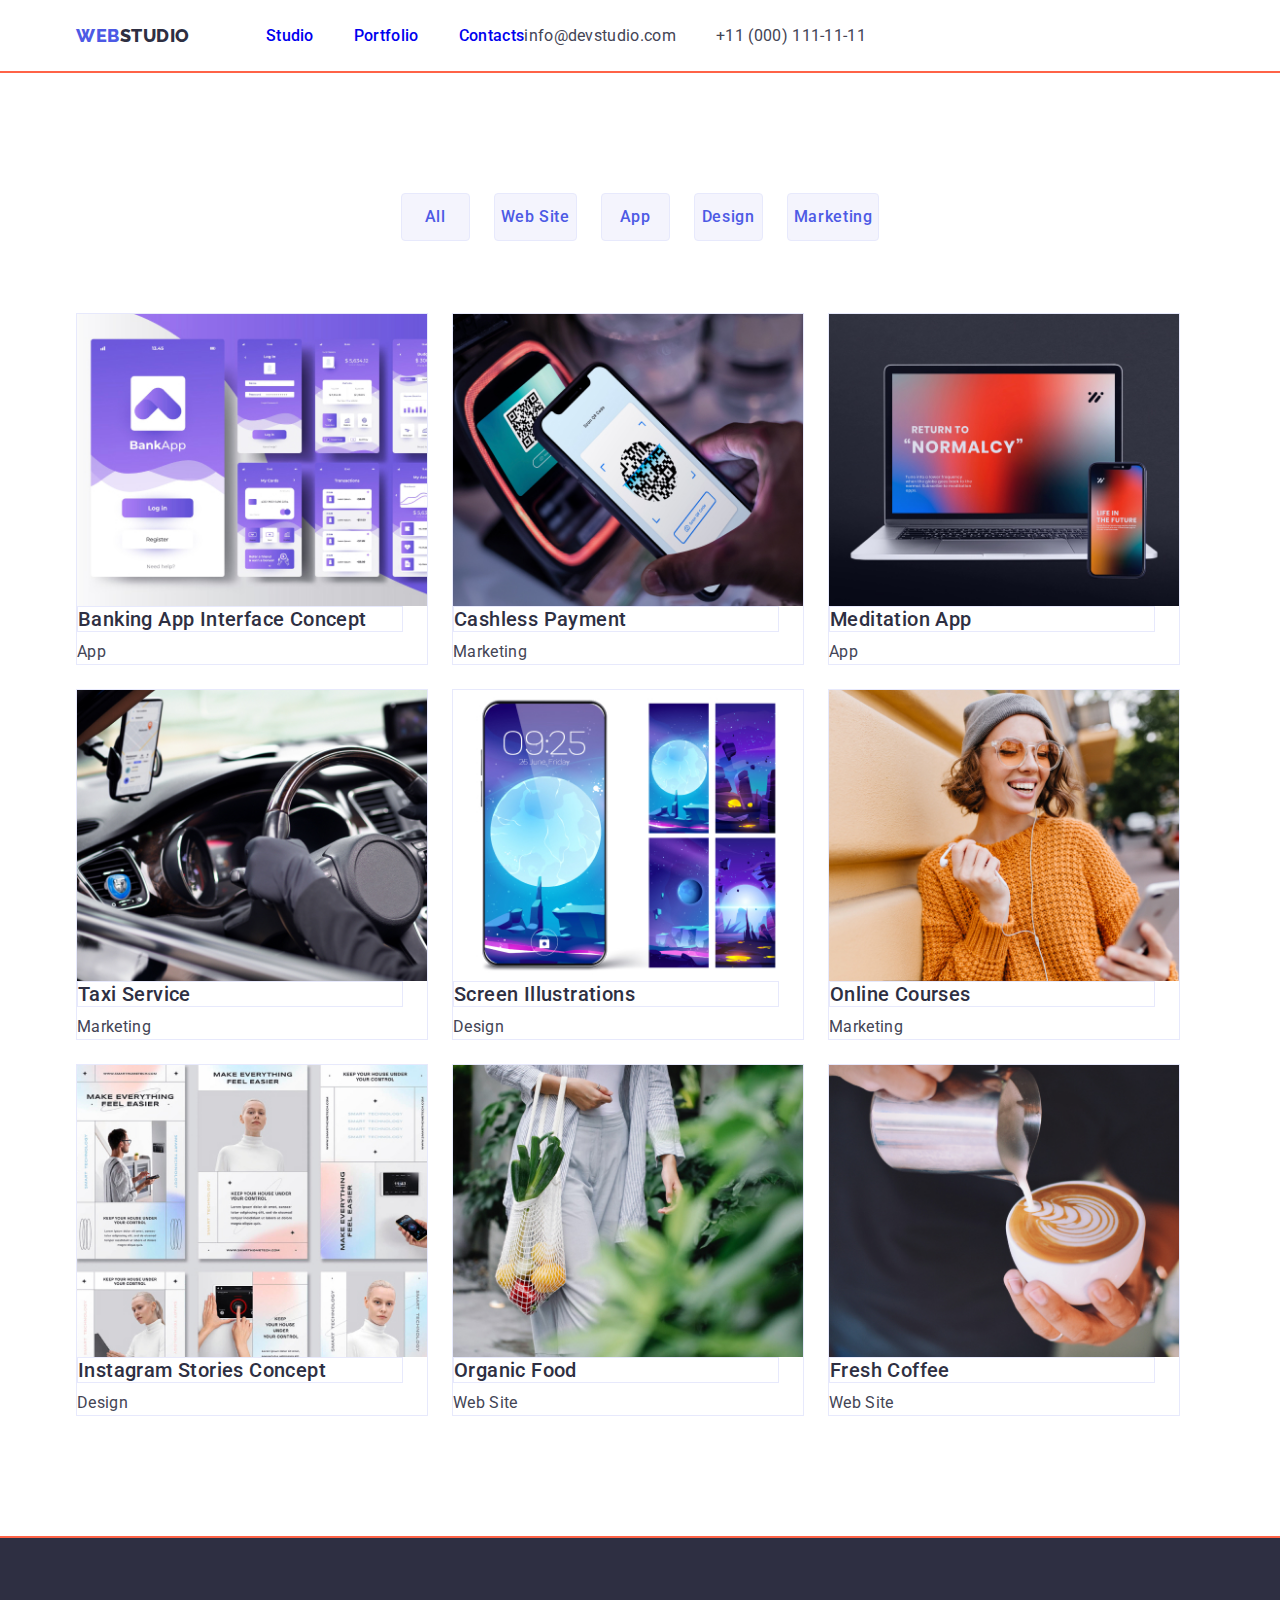
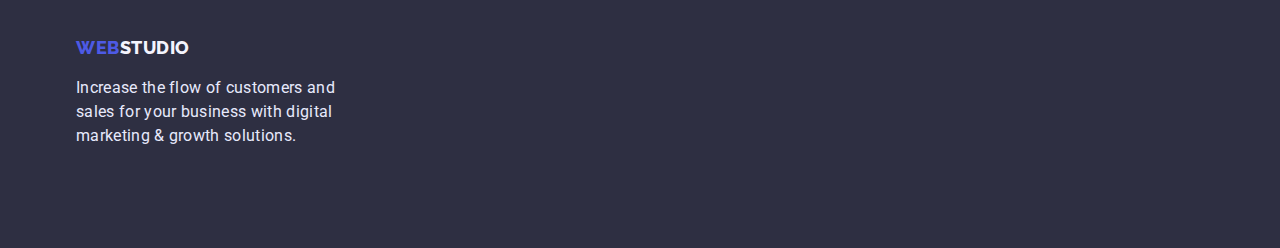
==== commit cc3fb592: "corrected studio" ====
--- a/portfolio.html
+++ b/portfolio.html
@@ -117,11 +117,8 @@
 		<footer class="footer">
 			<div class="container">
 				<a class="footer-logo" href="./index.html"> Web<span style="color: #f4f4fd">Studio</span> </a>
-			<p class="footer-text">
-				Increase the flow of customers and <br> sales for your business with digital <br> marketing & growth solutions.</p
-			>
-			</div>
-			
+				<p class="footer-text">Increase the flow of customers and sales for your business with digital marketing & growth solutions.</p>
+				</div>
 		</footer>
 		<!--/FOOTER-->
 	</body>
--- a/CSS/styles.css
+++ b/CSS/styles.css
@@ -12,6 +12,15 @@
 	--timing-function: cubic-bezier(0.4, 0, 0.2, 1);
 }
 
+body {
+	font-family: Roboto, sans-serif;
+	font-weight: 400px;
+	font-size: 16px;
+	letter-spacing: 0.02em;
+	color: var(--dark);
+	background-color: var(--white-text-color);
+}
+
 h1,
 h2,
 h3,
@@ -38,16 +47,15 @@
 	height: auto;
 }
 button {
+	display: block;
 	cursor: pointer;
-}
-body {
-	font-family: Roboto, sans-serif;
-	font-weight: 400px;
-	font-size: 16px;
-	letter-spacing: 0.02em;
-	color: var(--dark);
-	background-color: var(--white-text-color);
-}
+	border: none;
+	border-radius: 4px;
+}
+address {
+	font-style: normal;
+}
+
 .container {
 	max-width: 1158px;
 	padding: 0 15px;
@@ -60,13 +68,23 @@
 	outline: 2px solid tomato;
 }
 
-/* ------------------COMPONENTS------------------- */
-/* ------------------/COMPONENTS------------------- */
+.visually-hidden {
+	position: absolute;
+	width: 1px;
+	height: 1px;
+	margin: -1px;
+	border: 0;
+	padding: 0;
+
+	white-space: nowrap;
+	clip-path: inset(100%);
+	clip: rect(0 0 0 0);
+	overflow: hidden;
+}
 
 /* ------------------HADER------------------- */
 
 .header {
-	background: var(--white-text-color);
 	border-bottom: 1px solid var(--accent);
 }
 
@@ -82,22 +100,21 @@
 	color: var(--primary-brand);
 	margin-right: 76px;
 }
+
 .navigation {
 	display: flex;
-	justify-content: space-between;
+	align-items: center;
+}
+.header-list.list {
+	display: flex;
+	gap: 40px;
 }
 .nav {
 	display: flex;
-	align-items: center;
-	padding-left: 156px;
-}
-.header-list.list {
-	display: flex;
-	gap: 40px;
-}
-
+}
 .header-list.address {
 	display: flex;
+
 	gap: 40px;
 	padding-top: 24px;
 	padding-bottom: 24px;
@@ -115,7 +132,7 @@
 }
 
 .header-address {
-	font-style: normal;
+	margin-left: auto;
 }
 .header-list > .address,
 .header-item > .address {
@@ -136,7 +153,7 @@
 /* ------------------MAIN------------------- */
 
 .section-hero {
-	height: 600px;
+	padding: 188px 0;
 	background-color: var(--dark);
 }
 .hero-title {
@@ -147,7 +164,9 @@
 	text-align: center;
 	color: var(--white-text-color);
 
-	padding-top: 188px;
+	width: 496px;
+	margin-left: auto;
+	margin-right: auto;
 }
 
 .hero-btn {
@@ -162,11 +181,9 @@
 	border: none;
 	border-radius: 4px;
 
-	display: block;
 	padding: 16px 32px;
 	margin-left: auto;
 	margin-right: auto;
-	margin-bottom: 188px;
 	margin-top: 48px;
 }
 .hero-btn:hover,
@@ -182,12 +199,16 @@
 	text-align: center;
 	text-transform: capitalize;
 }
-
 .section-list.advantage {
 	display: flex;
-	gap: 24px;
-}
-
+	justify-content: space-between;
+}
+.section-item.advantage {
+	width: 264px;
+}
+.activity-section {
+	padding-top: 0;
+}
 .section-list.activity {
 	display: flex;
 	gap: 24px;
@@ -207,14 +228,16 @@
 	border-radius: 0px 0px 4px 4px;
 }
 .section-item.caption {
+	text-align: left;
+	margin-bottom: 8px;
+}
+
+.caption-team {
 	text-align: center;
-	margin-top: 32px;
-	margin-bottom: 8px;
-}
-.caption-text.team {
-	text-align: center;
+	padding-top: 32px;
 	padding-bottom: 32px;
 }
+
 .caption {
 	font-weight: 500;
 	letter-spacing: 0.02em;
@@ -227,7 +250,6 @@
 	/* SLATE */
 	color: var(--text);
 }
-
 .filter {
 	font-family: inherit;
 	font-weight: 500;
@@ -283,6 +305,7 @@
 /* ------------------FOOTER------------------- */
 
 .footer {
+	padding: 100px 0;
 	background-color: var(--dark);
 }
 .footer-logo {
@@ -297,9 +320,7 @@
 	text-transform: uppercase;
 	color: var(--primary-brand);
 
-	padding-top: 100px;
-	padding-left: 156px;
-	padding-bottom: 16px;
+	margin-bottom: 16px;
 }
 .footer-text {
 	font-weight: 400;
@@ -307,8 +328,7 @@
 	line-height: 1.5;
 	color: var(--accent);
 
-	padding-top: 16px;
-	padding-bottom: 100px;
-	padding-left: 156px;
-}
+	width: 264px;
+}
+
 /* ------------------/FOOTER------------------- */
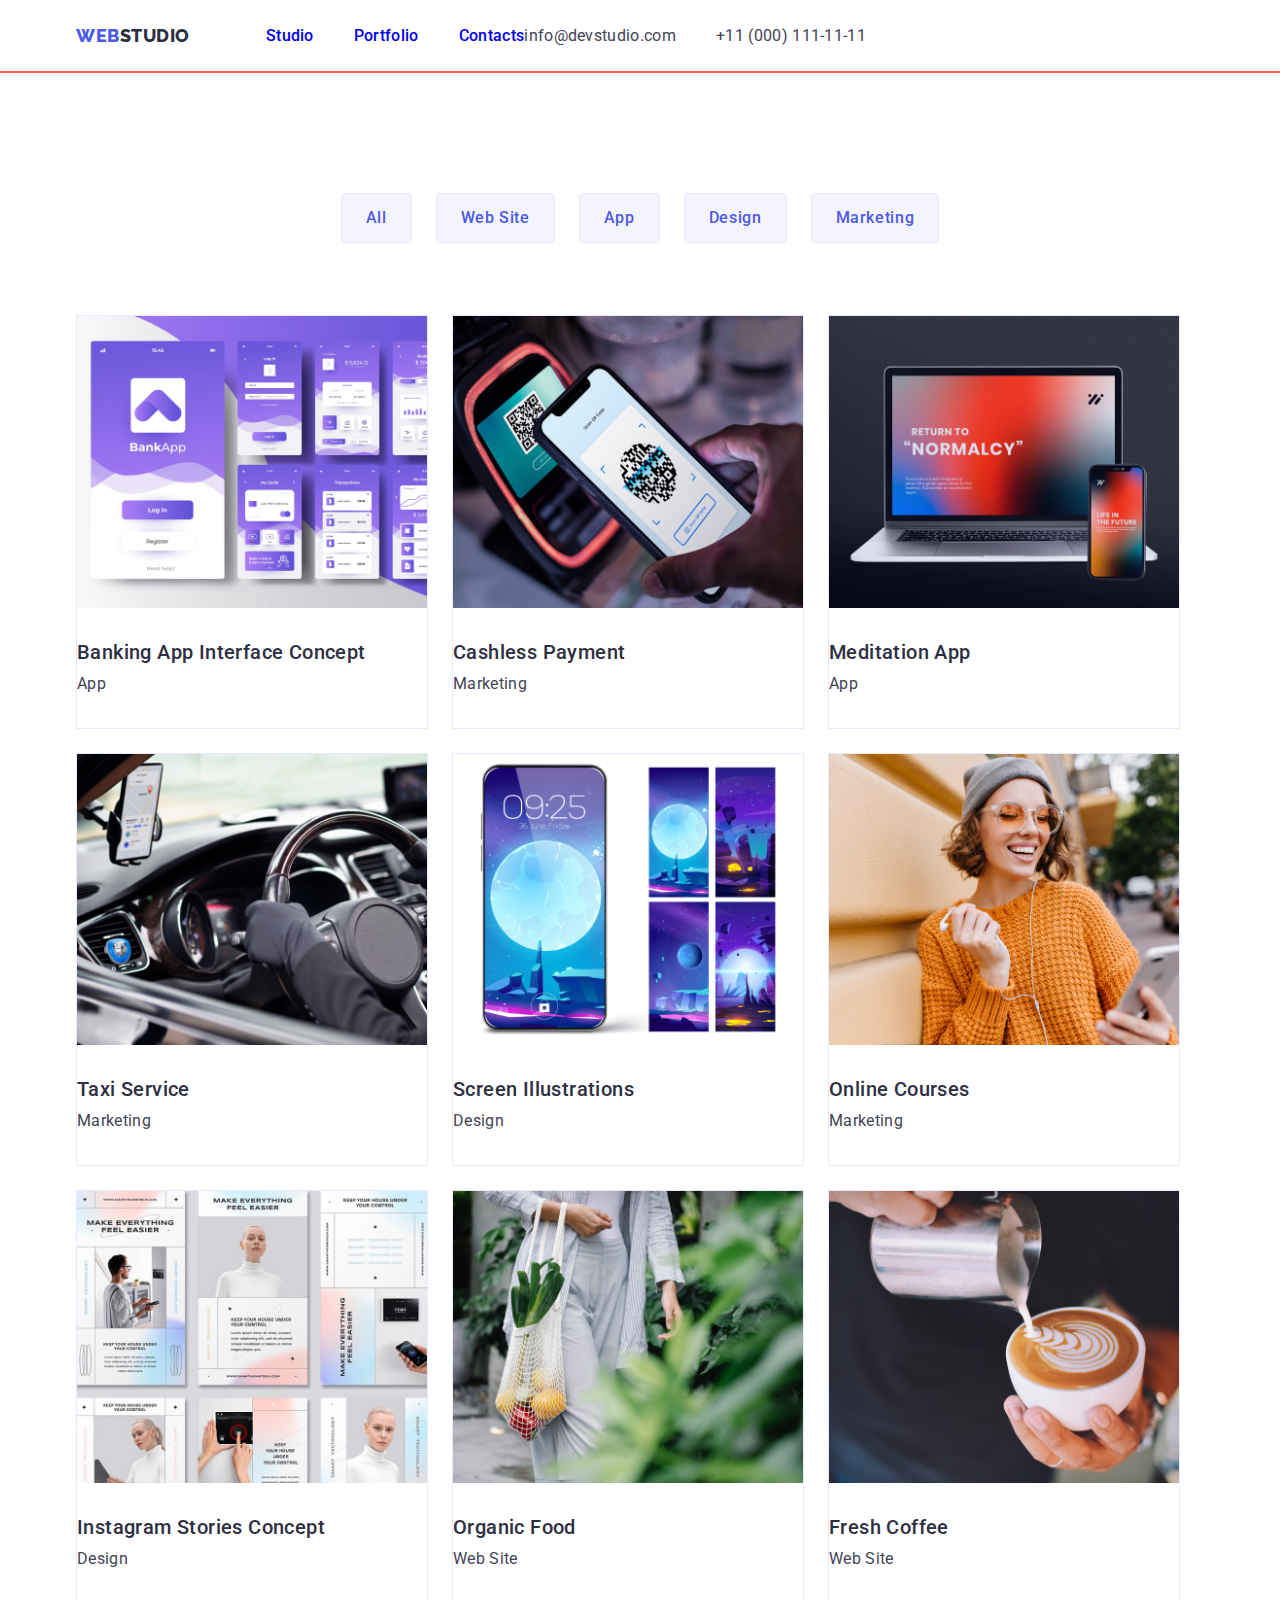
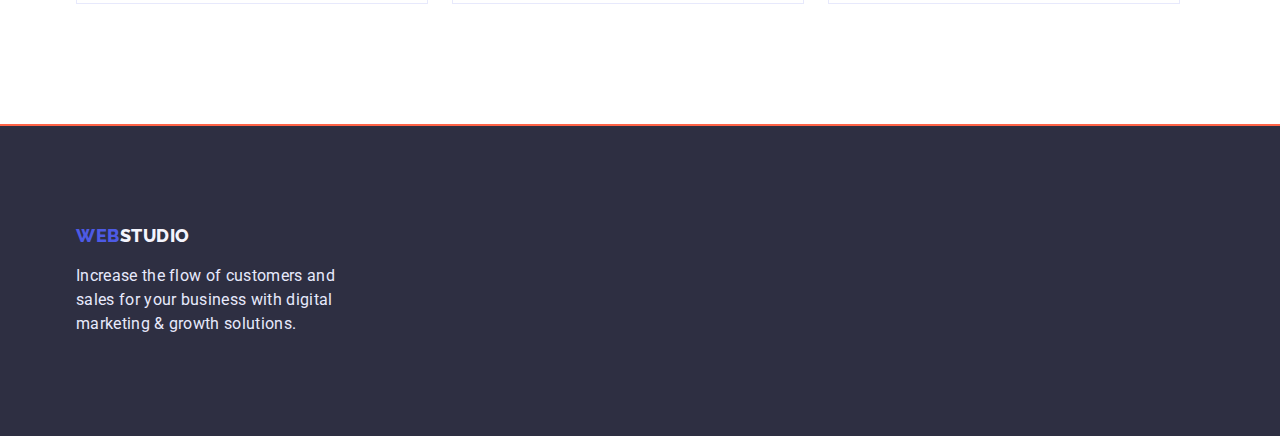
==== commit b0b82535: "corrected portfolio html" ====
--- a/portfolio.html
+++ b/portfolio.html
@@ -59,52 +59,77 @@
 					<li class="main-item-btn"><button class="filter fifth" type="button">Marketing</button></li>
 				</ul>
 				</div>
-				<div class="container portfolio">
+				<div class="container">
 					<ul class="section-list portfolio">
 						<li class="section-item portfolio">
-							<img class="section-img portfolio" src="./images/banking-app.jpg" alt="img-1" width="350" />
-							<h2 class="section-item caption portfolio">Banking App Interface Concept</h2>
-							<p class="caption-text portfolio">App</p>
+							<img class="section-img" src="./images/banking-app.jpg" alt="img-1" width="350" />
+							<div class="container-portfolio">
+								<h2 class="section-item caption">Banking App Interface Concept</h2>
+								<p class="caption-text">App</p>
+							</div>
 						</li>
 						<li class="section-item portfolio">
-							<img class="section-img portfolio" src="./images/cashless-payment.jpg" alt="img-2" width="350" />
-							<h2 class="section-item caption portfolio">Cashless Payment</h2>
-							<p class="caption-text portfolio">Marketing</p>
+							<img class="section-img" src="./images/cashless-payment.jpg" alt="img-2" width="350" />
+							<div class="container-portfolio">
+								<h2 class="section-item caption">Cashless Payment</h2>
+								<p class="caption-text">Marketing</p>
+							</div>
+							
 						</li>
 						<li class="section-item portfolio">
-							<img class="section-img portfolio" src="./images/meditation-app.jpg" alt="img-3" width="350" />
-							<h2 class="section-item caption portfolio">Meditation App</h2>
-							<p class="caption-text portfolio">App</p>
+							<img class="section-img" src="./images/meditation-app.jpg" alt="img-3" width="350" />
+							<div class="container-portfolio">
+								<h2 class="section-item caption">Meditation App</h2>
+								<p class="caption-text">App</p>
+							</div>
+							
 						</li>
 						<li class="section-item portfolio">
-							<img class="section-list-img portfolio" src="./images/taxi-service.jpg" alt="img-4" width="350" />
-							<h2 class="section-item caption portfolio">Taxi Service</h2>
-							<p class="caption-text portfolio">Marketing</p>
+							<img class="section-img" src="./images/taxi-service.jpg" alt="img-4" width="350" />
+							<div class="container-portfolio">
+								<h2 class="section-item caption">Taxi Service</h2>
+								<p class="caption-text">Marketing</p>
+							</div>
+							
 						</li>
 						<li class="section-item portfolio">
-							<img class="section-list-img portfolio" src="./images/screen-illustration.jpg" alt="img-5" width="350" />
-							<h2 class="section-item caption portfolio">Screen Illustrations</h2>
-							<p class="caption-text portfolio">Design</p>
+							<img class="section-img" src="./images/screen-illustration.jpg" alt="img-5" width="350" />
+							<div class="container-portfolio">
+								<h2 class="section-item caption">Screen Illustrations</h2>
+								<p class="caption-text">Design</p>
+							</div>
+							
 						</li>
 						<li class="section-item portfolio">
-							<img class="section-list-img portfolio" src="./images/online-courses.jpg" alt="img-6" width="350" />
-							<h2 class="section-item caption portfolio">Online Courses</h2>
-							<p class="caption-text portfolio">Marketing</p>
+							<img class="section-img" src="./images/online-courses.jpg" alt="img-6" width="350" />
+							<div class="container-portfolio">
+								<h2 class="section-item caption">Online Courses</h2>
+								<p class="caption-text">Marketing</p>
+							</div>
+							
 						</li>
 						<li class="section-item portfolio">
-							<img class="section-list-img portfolio" src="./images/instagram-concept.jpg" alt="img-7" width="350" />
-							<h2 class="section-item caption portfolio">Instagram Stories Concept</h2>
-							<p class="caption-text portfolio">Design</p>
+							<img class="section-img" src="./images/instagram-concept.jpg" alt="img-7" width="350" />
+							<div class="container-portfolio">
+								<h2 class="section-item caption">Instagram Stories Concept</h2>
+								<p class="caption-text">Design</p>
+							</div>
+							
 						</li>
 						<li class="section-item portfolio">
-							<img class="section-list-img portfolio" src="./images/organic-food.jpg" alt="img-8" width="350" />
-							<h2 class="section-item caption portfolio">Organic Food</h2>
-							<p class="caption-text portfolio">Web Site</p>
+							<img class="section-img" src="./images/organic-food.jpg" alt="img-8" width="350" />
+							<div class="container-portfolio">
+								<h2 class="section-item caption">Organic Food</h2>
+								<p class="caption-text">Web Site</p>
+							</div>
+							
 						</li>
 						<li class="section-item portfolio">
-							<img class="section-list-img portfolio" src="./images/fresh-cofee.jpg" alt="img-9" width="350" />
-							<h2 class="section-item caption portfolio">Fresh Coffee</h2>
-							<p class="caption-text portfolio">Web Site</p>
+							<img class="section-img" src="./images/fresh-cofee.jpg" alt="img-9" width="350" />
+							<div class="container-portfolio">
+								<h2 class="section-item caption">Fresh Coffee</h2>
+								<p class="caption-text">Web Site</p>
+							</div>
 						</li>
 					</ul>
 				</div>
--- a/CSS/styles.css
+++ b/CSS/styles.css
@@ -250,6 +250,15 @@
 	/* SLATE */
 	color: var(--text);
 }
+
+.section-list-btn {
+	display: flex;
+	justify-content: center;
+	gap: 24px;
+
+	margin-bottom: 72px;
+}
+
 .filter {
 	font-family: inherit;
 	font-weight: 500;
@@ -262,9 +271,8 @@
 	background: var(--light);
 	border: 1px solid var(--accent);
 	border-radius: 4px;
-	display: block;
-	min-height: 48px;
-	min-width: 69px;
+
+	padding: 12px 24px;
 }
 .filter:hover,
 .filter:focus {
@@ -272,14 +280,6 @@
 	background-color: var(--button-active);
 }
 
-.section-list-btn {
-	display: flex;
-	justify-content: center;
-	gap: 24px;
-
-	margin-bottom: 72px;
-}
-
 .section-list.portfolio {
 	display: flex;
 	flex-wrap: wrap;
@@ -291,10 +291,15 @@
 .section-item.portfolio:not(:nth-last-child(-n + 3)) {
 	margin-bottom: 24px;
 }
+
 .section-item.portfolio {
-	border: 1px solid #e7e9fc;
-}
-
+	border: 1px solid var(--accent);
+}
+.container-portfolio {
+	text-align: left;
+	padding-top: 32px;
+	padding-bottom: 32px;
+}
 .caption.portfolio,
 .caption-text.portfolio {
 	text-align: left;
@@ -305,7 +310,8 @@
 /* ------------------FOOTER------------------- */
 
 .footer {
-	padding: 100px 0;
+	padding-top: 100px;
+	padding-bottom: 100px;
 	background-color: var(--dark);
 }
 .footer-logo {
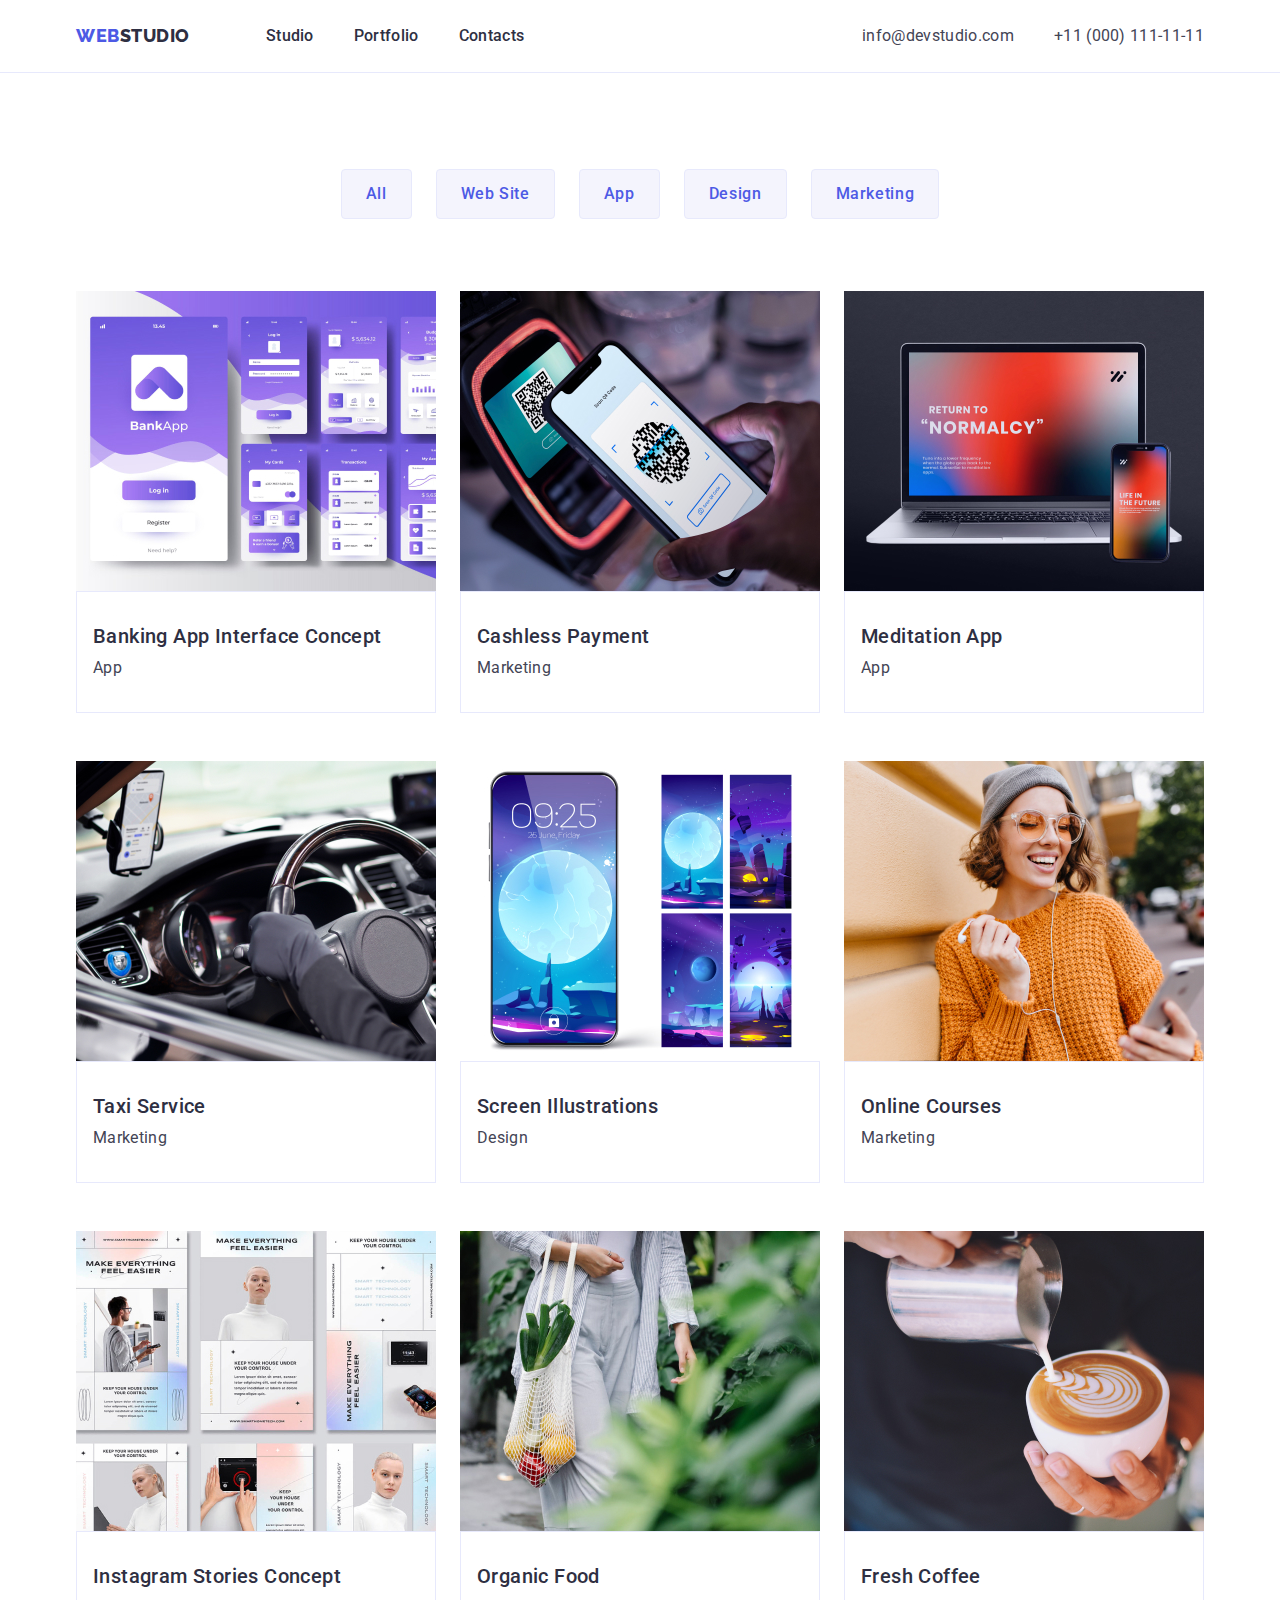
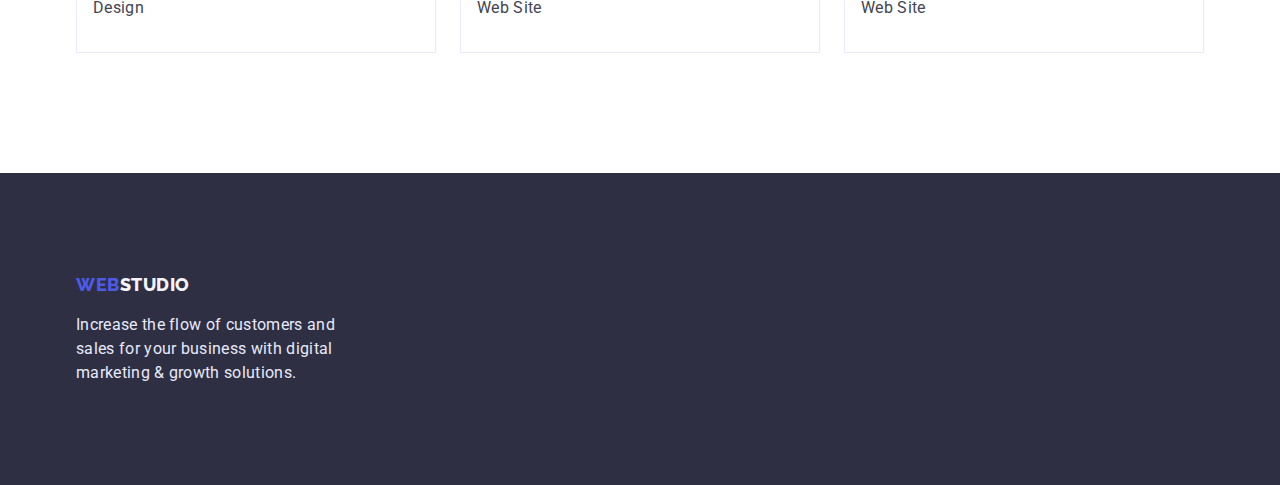
==== commit 06e9c1ed: "final corrected hw-3" ====
--- a/portfolio.html
+++ b/portfolio.html
@@ -14,43 +14,34 @@
 	<body>
 		<!--HEADER-->
 		<header class="header">
-			<div class="container">
+			<div class="container nav">
 				<nav class="navigation">
-					<div class="nav">
 						<a class="header-logo" href="./index.html">Web<span style="color: #2e2f42">Studio</span></a>
-					<ul class="header-list list">
-						<li class="header-item">
-							<a class="header-link" href="./index.html" rel="noopener nofollow noreferrer">Studio</a>
-						</li>
-						<li class="header-item">
-							<a class="header-link" href="./portfolio.html" rel="noopener nofollow noreferrer">Portfolio</a>
-						</li>
-						<li class="header-item">
-							<a class="header-link" href="#" rel="noopener nofollow noreferrer">Contacts</a>
-						</li>
-					</ul>
-					</div>
-					
-				
-				<div class="address">
-					<address class="header-address">
-						<ul class="header-list address">
-							<li class="header-item address"><a class="header-link address" href="mailto:info@devstudio.com">info@devstudio.com</a></li>
-							<li class="header-item address"><a class="header-link address" href="tel:+110001111111">+11 (000) 111-11-11</a></li>
+						<ul class="header-list list">
+							<li class="header-item"><a class="header-link" href="./index.html" rel="noopener nofollow noreferrer">Studio</a></li>
+							<li class="header-item"><a class="header-link" href="./portfolio.html" rel="noopener nofollow noreferrer">Portfolio</a></li>
+							<li class="header-item"><a class="header-link" href="#" rel="noopener nofollow noreferrer">Contacts</a></li>
 						</ul>
+					</nav>
+						<address class="header-address">
+							<ul class="header-list address">
+								<li class="header-item address"><a class="header-link address" href="mailto:info@devstudio.com">info@devstudio.com</a></li>
+								<li class="header-item address"><a class="header-link address" href="tel:+110001111111">+11 (000) 111-11-11</a></li>
+							</ul>
 						</address>
-				</div>
-			</nav>
 			</div>		
 		</header>
+
 		<!--/HEADER-->
 
 		<!--MAIN-->
 		<main>
+
 			<!--Main section-->
-			<section class="section-portfolio section">
+
+			<section class="section-portfolio">
 				<div class="container">
-				<h1 class="section-title"hidden>Portfolio</h1>
+				<h1 class="visually-hidden">Portfolio</h1>
 				<ul class="section-list-btn">
 					<li class="main-item-btn"><button class="filter first" type="button">All</button></li>
 					<li class="main-item-btn"><button class="filter second" type="button">Web Site</button></li>
@@ -58,76 +49,67 @@
 					<li class="main-item-btn"><button class="filter fourth" type="button">Design</button></li>
 					<li class="main-item-btn"><button class="filter fifth" type="button">Marketing</button></li>
 				</ul>
-				</div>
-				<div class="container">
-					<ul class="section-list portfolio">
-						<li class="section-item portfolio">
-							<img class="section-img" src="./images/banking-app.jpg" alt="img-1" width="350" />
+				<ul class="section-list portfolio">
+					<li class="section-item portfolio">
+						<img class="section-img" src="./images/banking-app.jpg" alt="img-1" width="360" />
 							<div class="container-portfolio">
-								<h2 class="section-item caption">Banking App Interface Concept</h2>
+								<h3 class="caption-item">Banking App Interface Concept</h2>
 								<p class="caption-text">App</p>
 							</div>
 						</li>
 						<li class="section-item portfolio">
-							<img class="section-img" src="./images/cashless-payment.jpg" alt="img-2" width="350" />
+							<img class="section-img" src="./images/cashless-payment.jpg" alt="img-2" width="360" />
 							<div class="container-portfolio">
-								<h2 class="section-item caption">Cashless Payment</h2>
+								<h3 class="caption-item">Cashless Payment</h2>
 								<p class="caption-text">Marketing</p>
 							</div>
-							
 						</li>
 						<li class="section-item portfolio">
-							<img class="section-img" src="./images/meditation-app.jpg" alt="img-3" width="350" />
+							<img class="section-img" src="./images/meditation-app.jpg" alt="img-3" width="360" />
 							<div class="container-portfolio">
-								<h2 class="section-item caption">Meditation App</h2>
+								<h3 class="caption-item">Meditation App</h2>
 								<p class="caption-text">App</p>
 							</div>
-							
 						</li>
 						<li class="section-item portfolio">
-							<img class="section-img" src="./images/taxi-service.jpg" alt="img-4" width="350" />
+							<img class="section-img" src="./images/taxi-service.jpg" alt="img-4" width="360" />
 							<div class="container-portfolio">
-								<h2 class="section-item caption">Taxi Service</h2>
+								<h3 class="caption-item">Taxi Service</h2>
 								<p class="caption-text">Marketing</p>
 							</div>
-							
 						</li>
 						<li class="section-item portfolio">
-							<img class="section-img" src="./images/screen-illustration.jpg" alt="img-5" width="350" />
+							<img class="section-img" src="./images/screen-illustration.jpg" alt="img-5" width="360" />
 							<div class="container-portfolio">
-								<h2 class="section-item caption">Screen Illustrations</h2>
+								<h3 class="caption-item">Screen Illustrations</h2>
 								<p class="caption-text">Design</p>
 							</div>
-							
 						</li>
 						<li class="section-item portfolio">
-							<img class="section-img" src="./images/online-courses.jpg" alt="img-6" width="350" />
+							<img class="section-img" src="./images/online-courses.jpg" alt="img-6" width="360" />
 							<div class="container-portfolio">
-								<h2 class="section-item caption">Online Courses</h2>
+								<h3 class="caption-item">Online Courses</h2>
 								<p class="caption-text">Marketing</p>
 							</div>
-							
 						</li>
 						<li class="section-item portfolio">
-							<img class="section-img" src="./images/instagram-concept.jpg" alt="img-7" width="350" />
+							<img class="section-img" src="./images/instagram-concept.jpg" alt="img-7" width="360" />
 							<div class="container-portfolio">
-								<h2 class="section-item caption">Instagram Stories Concept</h2>
+								<h3 class="caption-item">Instagram Stories Concept</h2>
 								<p class="caption-text">Design</p>
 							</div>
-							
 						</li>
 						<li class="section-item portfolio">
-							<img class="section-img" src="./images/organic-food.jpg" alt="img-8" width="350" />
+							<img class="section-img" src="./images/organic-food.jpg" alt="img-8" width="360" />
 							<div class="container-portfolio">
-								<h2 class="section-item caption">Organic Food</h2>
+								<h3 class="caption-item">Organic Food</h2>
 								<p class="caption-text">Web Site</p>
 							</div>
-							
 						</li>
 						<li class="section-item portfolio">
-							<img class="section-img" src="./images/fresh-cofee.jpg" alt="img-9" width="350" />
+							<img class="section-img" src="./images/fresh-cofee.jpg" alt="img-9" width="360" />
 							<div class="container-portfolio">
-								<h2 class="section-item caption">Fresh Coffee</h2>
+								<h3 class="caption-item">Fresh Coffee</h2>
 								<p class="caption-text">Web Site</p>
 							</div>
 						</li>
@@ -136,15 +118,19 @@
 				
 			</section>
 		</main>
+
 		<!--/MAIN-->
 
 		<!--FOOTER-->
+
 		<footer class="footer">
 			<div class="container">
 				<a class="footer-logo" href="./index.html"> Web<span style="color: #f4f4fd">Studio</span> </a>
 				<p class="footer-text">Increase the flow of customers and sales for your business with digital marketing & growth solutions.</p>
 				</div>
 		</footer>
+
 		<!--/FOOTER-->
+
 	</body>
 </html>
--- a/CSS/styles.css
+++ b/CSS/styles.css
@@ -31,7 +31,6 @@
 	margin-top: 0;
 	margin-bottom: 0;
 }
-
 ul {
 	list-style: none;
 	margin: 0;
@@ -123,9 +122,10 @@
 .header-item {
 	font-weight: 500;
 	line-height: 1.5;
+}
+.header-link {
 	color: var(--dark);
 }
-
 .header-link:hover,
 .header-link:focus {
 	color: var(--button-active);
@@ -238,11 +238,12 @@
 	padding-bottom: 32px;
 }
 
-.caption {
+.caption-item {
 	font-weight: 500;
 	letter-spacing: 0.02em;
 	font-size: 20px;
 	line-height: 1.2;
+	margin-bottom: 8px;
 }
 .caption-text {
 	letter-spacing: 0.02em;
@@ -280,6 +281,10 @@
 	background-color: var(--button-active);
 }
 
+.section-portfolio {
+	padding-top: 96px;
+	padding-bottom: 120px;
+}
 .section-list.portfolio {
 	display: flex;
 	flex-wrap: wrap;
@@ -289,16 +294,14 @@
 	margin-right: 24px;
 }
 .section-item.portfolio:not(:nth-last-child(-n + 3)) {
-	margin-bottom: 24px;
-}
-
-.section-item.portfolio {
-	border: 1px solid var(--accent);
-}
+	margin-bottom: 48px;
+}
+
 .container-portfolio {
-	text-align: left;
 	padding-top: 32px;
 	padding-bottom: 32px;
+	padding-left: 16px;
+	border: 1px solid var(--accent);
 }
 .caption.portfolio,
 .caption-text.portfolio {
